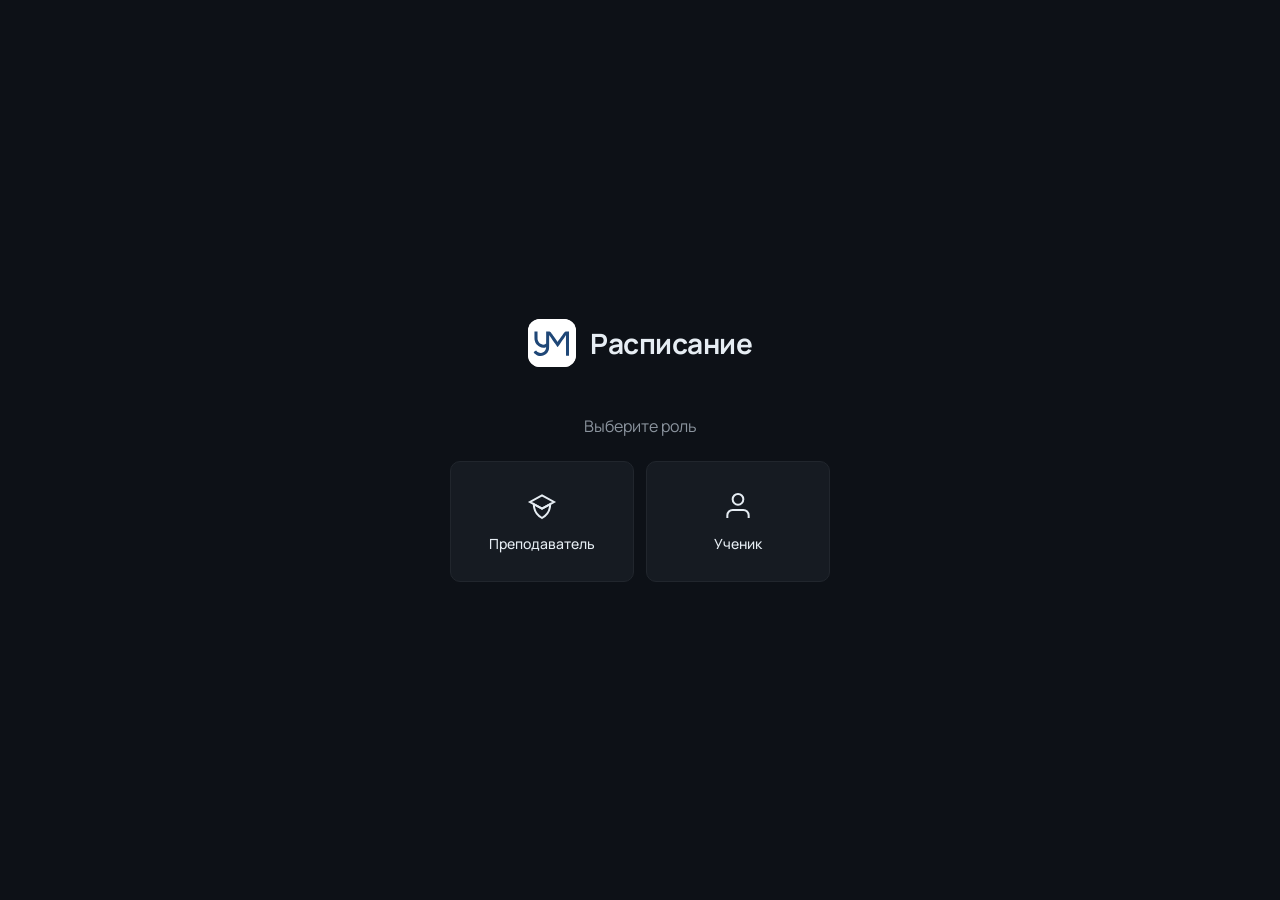
==== index.html @ 006b9430 "Несколько предметов" ====
<!DOCTYPE html>
<html lang="ru">
<head>
  <meta charset="UTF-8">
  <meta name="viewport" content="width=device-width, initial-scale=1.0, viewport-fit=cover">
  <meta name="description" content="Совместное управление расписанием занятий репетиторского центра">
  <title>Расписание</title>
  <link rel="manifest" href="manifest.json">
  <meta name="theme-color" content="#1e6fe8">
  <meta name="mobile-web-app-capable" content="yes">
  <meta name="apple-mobile-web-app-capable" content="yes">
  <meta name="apple-mobile-web-app-title" content="Расписание">
  <meta name="apple-mobile-web-app-status-bar-style" content="black-translucent">
  <meta name="format-detection" content="telephone=no">
  <link rel="icon" type="image/svg+xml" href="assets/icon.svg">
  <link rel="icon" type="image/png" sizes="192x192" href="assets/icon-192.png">
  <link rel="icon" type="image/png" sizes="512x512" href="assets/icon-512.png">
  <link rel="apple-touch-icon" href="assets/apple-touch-icon.png">
  <link rel="preconnect" href="https://fonts.googleapis.com">
  <link rel="preconnect" href="https://fonts.gstatic.com" crossorigin>
  <link href="https://fonts.googleapis.com/css2?family=Manrope:wght@400;500;600;700&display=swap" rel="stylesheet">
  <link rel="stylesheet" href="styles.css">
  <script>
    (function() {
      var t = localStorage.getItem('theme') || 'dark';
      document.documentElement.setAttribute('data-theme', t);
    })();
  </script>
</head>
<body>
  <div id="app">
    <div id="screen-loading" class="screen active">
      <div class="loading-container">
        <div class="loading-spinner"></div>
        <div class="loading-text">Подождите…</div>
      </div>
    </div>
    <div id="screen-auth" class="screen">
      <div class="auth-container">
        <div class="auth-logo">
          <img src="assets/icon.svg" width="48" height="48" alt="УМпульс" style="border-radius:12px;background:#fff">
          <h1>Расписание</h1>
        </div>

        <div id="auth-step-role" class="auth-step active">
          <p class="auth-subtitle">Выберите роль</p>
          <div class="role-cards">
            <button class="role-card" data-role="teacher">
              <svg width="32" height="32" viewBox="0 0 24 24" fill="none" stroke="currentColor" stroke-width="1.5">
                <path d="M12 14l9-5-9-5-9 5 9 5z"/>
                <path d="M12 14l6.16-3.422A12 12 0 0 1 12 21a12 12 0 0 1-6.16-10.422L12 14z"/>
              </svg>
              <span>Преподаватель</span>
            </button>
            <button class="role-card" data-role="student">
              <svg width="32" height="32" viewBox="0 0 24 24" fill="none" stroke="currentColor" stroke-width="1.5">
                <path d="M20 21v-2a4 4 0 0 0-4-4H8a4 4 0 0 0-4 4v2"/>
                <circle cx="12" cy="7" r="4"/>
              </svg>
              <span>Ученик</span>
            </button>
          </div>
        </div>

        <div id="auth-step-login" class="auth-step">
          <button class="auth-back" id="btn-back-to-role">← Назад</button>
          <p class="auth-subtitle">Вход</p>
          <div class="auth-form">
            <input type="tel" id="input-login" placeholder="Телефон" autocomplete="tel">
            <div class="password-field">
              <input type="password" id="input-password" placeholder="Пароль" autocomplete="current-password">
              <button type="button" class="btn-eye" data-target="input-password">
                <svg width="20" height="20" viewBox="0 0 24 24" fill="none" stroke="currentColor" stroke-width="1.5"><path d="M1 12s4-8 11-8 11 8 11 8-4 8-11 8-11-8-11-8z"/><circle cx="12" cy="12" r="3"/></svg>
              </button>
            </div>
            <button class="btn-primary" id="btn-login">Войти</button>
            <button class="btn-link" id="btn-show-register">Нет аккаунта? Зарегистрироваться</button>
          </div>
        </div>

        <div id="auth-step-register" class="auth-step">
          <button class="auth-back" id="btn-back-to-login">← Назад</button>
          <p class="auth-subtitle" id="register-subtitle">Регистрация</p>
          <div class="auth-form">
            <input type="text" id="input-name1" placeholder="" autocomplete="given-name">
            <input type="text" id="input-name2" placeholder="" autocomplete="family-name">
            <input type="tel" id="input-reg-login" placeholder="Телефон" autocomplete="tel">
            <div id="student-reg-fields" class="student-reg-fields" style="display:none">
              <select id="reg-grade">
                <option value="">Класс</option>
                <option value="5">5 класс</option>
                <option value="6">6 класс</option>
                <option value="7">7 класс</option>
                <option value="8">8 класс</option>
                <option value="9">9 класс</option>
                <option value="10">10 класс</option>
                <option value="11">11 класс</option>
              </select>
              <div class="reg-teachers-hint">Выберите преподавателей и их предметы</div>
              <div id="reg-teachers-list" class="reg-teachers-list">
                <div class="reg-teachers-loading">Загрузка преподавателей…</div>
              </div>
            </div>
            <div class="password-field">
              <input type="password" id="input-reg-password" placeholder="Пароль" autocomplete="new-password">
              <button type="button" class="btn-eye" data-target="input-reg-password">
                <svg width="20" height="20" viewBox="0 0 24 24" fill="none" stroke="currentColor" stroke-width="1.5"><path d="M1 12s4-8 11-8 11 8 11 8-4 8-11 8-11-8-11-8z"/><circle cx="12" cy="12" r="3"/></svg>
              </button>
            </div>
            <button class="btn-primary" id="btn-register">Зарегистрироваться</button>
          </div>
        </div>

        <div id="auth-step-pending" class="auth-step">
          <div class="pending-box">
            <svg width="48" height="48" viewBox="0 0 24 24" fill="none" stroke="var(--accent)" stroke-width="1.5">
              <circle cx="12" cy="12" r="10"/>
              <polyline points="12 6 12 12 16 14"/>
            </svg>
            <p>Заявка отправлена</p>
            <span class="pending-hint">Ожидайте подтверждения от администратора</span>
            <button class="btn-link" id="btn-logout-pending">Выйти</button>
          </div>
        </div>
      </div>
    </div>

    <div id="screen-schedule" class="screen">
      <header class="top-bar">
        <div class="top-bar-left">
          <h2 id="current-week-label"></h2>
          <button class="btn-schedule-type" id="btn-to-recurring" title="Постоянное расписание">
            <svg width="16" height="16" viewBox="0 0 24 24" fill="none" stroke="currentColor" stroke-width="2"><path d="M17 1l4 4-4 4"/><path d="M3 11V9a4 4 0 0 1 4-4h14"/><path d="M7 23l-4-4 4-4"/><path d="M21 13v2a4 4 0 0 1-4 4H3"/></svg>
            <span class="btn-label">Постоянное</span>
          </button>
          <button class="btn-schedule-type btn-online-type" id="btn-to-online" title="Онлайн занятия">
            <svg width="16" height="16" viewBox="0 0 24 24" fill="none" stroke="currentColor" stroke-width="2"><rect x="2" y="3" width="20" height="14" rx="2"/><path d="M8 21h8"/><path d="M12 17v4"/></svg>
            <span class="btn-label">Онлайн</span>
          </button>
        </div>
        <div class="top-bar-right">
          <label class="theme-toggle" title="Сменить тему">
            <input type="checkbox" id="theme-switch">
            <span class="theme-slider"></span>
          </label>
          <button class="btn-icon" id="btn-profile" title="Профиль">
            <svg width="24" height="24" viewBox="0 0 24 24" fill="none" stroke="currentColor" stroke-width="1.5">
              <path d="M20 21v-2a4 4 0 0 0-4-4H8a4 4 0 0 0-4 4v2"/>
              <circle cx="12" cy="7" r="4"/>
            </svg>
            <span class="badge" id="badge-pending" style="display:none"></span>
          </button>
        </div>
      </header>
      <div class="week-tabs" id="week-tabs">
        <button class="week-tab" data-offset="-2" data-short="-2 нед.">2 нед. назад</button>
        <button class="week-tab" data-offset="-1" data-short="Пред.">Предыдущая</button>
        <button class="week-tab active" data-offset="0" data-short="Текущая">Текущая</button>
        <button class="week-tab" data-offset="1" data-short="След.">Следующая</button>
        <button class="week-tab" data-offset="2" data-short="+2 нед.">2 нед. вперёд</button>
      </div>
      <div id="schedule-grid" class="schedule-grid"></div>
    </div>

    <div id="screen-recurring" class="screen">
      <header class="top-bar">
        <div class="top-bar-left">
          <h2>Постоянное расписание</h2>
          <button class="btn-schedule-type" id="btn-to-current" title="Текущее расписание">
            <svg width="16" height="16" viewBox="0 0 24 24" fill="none" stroke="currentColor" stroke-width="2"><rect x="3" y="4" width="18" height="18" rx="2" ry="2"/><line x1="16" y1="2" x2="16" y2="6"/><line x1="8" y1="2" x2="8" y2="6"/><line x1="3" y1="10" x2="21" y2="10"/></svg>
            <span class="btn-label">Текущее</span>
          </button>
          <button class="btn-copy-recurring" id="btn-copy-recurring">
            <svg width="14" height="14" viewBox="0 0 24 24" fill="none" stroke="currentColor" stroke-width="2"><rect x="9" y="9" width="13" height="13" rx="2"/><path d="M5 15H4a2 2 0 0 1-2-2V4a2 2 0 0 1 2-2h9a2 2 0 0 1 2 2v1"/></svg>
            <span class="btn-label">Дублировать</span>
          </button>
          <button class="btn-booking-mode" id="btn-booking-mode" title="Режим бронирования времени">
            <svg width="14" height="14" viewBox="0 0 24 24" fill="none" stroke="currentColor" stroke-width="2" stroke-linecap="round" stroke-linejoin="round"><rect x="3" y="11" width="18" height="11" rx="2" ry="2"/><path d="M7 11V7a5 5 0 0 1 10 0v4"/></svg>
            <span class="btn-label">Бронь</span>
          </button>
          <div class="recurring-warning"><svg width="15" height="15" viewBox="0 0 24 24" fill="none" stroke="currentColor" stroke-width="2.5" stroke-linecap="round" stroke-linejoin="round" style="flex-shrink:0;vertical-align:middle"><circle cx="12" cy="12" r="10"/><line x1="12" y1="8" x2="12" y2="8"/><line x1="12" y1="12" x2="12" y2="16"/></svg> Новые группы не попадут в «Текущую» и «Следующую» неделю — добавьте их вручную</div>
        </div>
        <div class="top-bar-right">
          <label class="theme-toggle" title="Сменить тему">
            <input type="checkbox" id="theme-switch-2" class="theme-switch-sync">
            <span class="theme-slider"></span>
          </label>
          <button class="btn-icon" id="btn-profile-2" title="Профиль">
            <svg width="24" height="24" viewBox="0 0 24 24" fill="none" stroke="currentColor" stroke-width="1.5">
              <path d="M20 21v-2a4 4 0 0 0-4-4H8a4 4 0 0 0-4 4v2"/>
              <circle cx="12" cy="7" r="4"/>
            </svg>
          </button>
        </div>
      </header>
      <div id="recurring-grid" class="schedule-grid"></div>
    </div>

    <div id="screen-online" class="screen">
      <header class="top-bar">
        <div class="top-bar-left">
          <h2>Онлайн</h2>
          <button class="btn-schedule-type" id="btn-online-to-current" title="Текущее расписание">
            <svg width="16" height="16" viewBox="0 0 24 24" fill="none" stroke="currentColor" stroke-width="2"><rect x="3" y="4" width="18" height="18" rx="2"/><path d="M16 2v4"/><path d="M8 2v4"/><path d="M3 10h18"/></svg>
            <span class="btn-label">Текущее</span>
          </button>
          <button class="btn-schedule-type btn-online-add" id="btn-add-online">+ <span class="btn-label">Добавить</span></button>
        </div>
        <div class="top-bar-right">
          <label class="theme-toggle" title="Сменить тему">
            <input type="checkbox" id="theme-switch-online" class="theme-switch-sync">
            <span class="theme-slider"></span>
          </label>
          <button class="btn-icon" id="btn-profile-online" title="Профиль">
            <svg width="24" height="24" viewBox="0 0 24 24" fill="none" stroke="currentColor" stroke-width="1.5">
              <path d="M20 21v-2a4 4 0 0 0-4-4H8a4 4 0 0 0-4 4v2"/>
              <circle cx="12" cy="7" r="4"/>
            </svg>
          </button>
        </div>
      </header>
      <div class="week-tabs" id="online-week-tabs">
        <button class="week-tab" data-offset="-2" data-short="-2 нед.">2 нед. назад</button>
        <button class="week-tab" data-offset="-1" data-short="Пред.">Предыдущая</button>
        <button class="week-tab active" data-offset="0" data-short="Текущая">Текущая</button>
        <button class="week-tab" data-offset="1" data-short="След.">Следующая</button>
        <button class="week-tab" data-offset="2" data-short="+2 нед.">2 нед. вперёд</button>
      </div>
      <div id="online-lessons-list" class="online-lessons-list"></div>
    </div>

    <div id="screen-student" class="screen">
      <header class="top-bar">
        <div class="top-bar-left">
          <h2>Расписание</h2>
          <button class="btn-schedule-type" id="btn-student-history" title="История занятий">
            <svg width="16" height="16" viewBox="0 0 24 24" fill="none" stroke="currentColor" stroke-width="2"><path d="M3 3v18h18"/><path d="M7 14l4-4 4 4 5-5"/></svg>
            История
          </button>
        </div>
        <div class="top-bar-right">
          <label class="theme-toggle" title="Сменить тему">
            <input type="checkbox" id="theme-switch-student" class="theme-switch-sync">
            <span class="theme-slider"></span>
          </label>
          <button class="btn-icon" id="btn-profile-student" title="Профиль">
            <svg width="24" height="24" viewBox="0 0 24 24" fill="none" stroke="currentColor" stroke-width="1.5">
              <path d="M20 21v-2a4 4 0 0 0-4-4H8a4 4 0 0 0-4 4v2"/>
              <circle cx="12" cy="7" r="4"/>
            </svg>
          </button>
        </div>
      </header>
      <div class="week-tabs" id="student-week-tabs">
        <button class="week-tab" data-offset="-2" data-short="-2 нед.">2 нед. назад</button>
        <button class="week-tab" data-offset="-1" data-short="Пред.">Предыдущая</button>
        <button class="week-tab active" data-offset="0" data-short="Текущая">Текущая</button>
        <button class="week-tab" data-offset="1" data-short="След.">Следующая</button>
        <button class="week-tab" data-offset="2" data-short="+2 нед.">2 нед. вперёд</button>
      </div>
      <div class="student-summary" id="student-summary"></div>
      <div class="student-lessons-list" id="student-lessons-list"></div>
    </div>

    <div id="screen-student-history" class="screen">
      <header class="top-bar">
        <div class="top-bar-left">
          <h2>История занятий</h2>
          <button class="btn-schedule-type" id="btn-student-back" title="Назад">
            <svg width="16" height="16" viewBox="0 0 24 24" fill="none" stroke="currentColor" stroke-width="2"><path d="M19 12H5"/><path d="M12 19l-7-7 7-7"/></svg>
            Назад
          </button>
        </div>
        <div class="top-bar-right">
          <label class="theme-toggle" title="Сменить тему">
            <input type="checkbox" id="theme-switch-student-history" class="theme-switch-sync">
            <span class="theme-slider"></span>
          </label>
          <button class="btn-icon" id="btn-profile-student-history" title="Профиль">
            <svg width="24" height="24" viewBox="0 0 24 24" fill="none" stroke="currentColor" stroke-width="1.5">
              <path d="M20 21v-2a4 4 0 0 0-4-4H8a4 4 0 0 0-4 4v2"/>
              <circle cx="12" cy="7" r="4"/>
            </svg>
          </button>
        </div>
      </header>
      <div class="month-slider">
        <button class="month-nav" id="btn-month-prev">‹</button>
        <span class="month-label" id="month-label">Май 2026</span>
        <button class="month-nav" id="btn-month-next">›</button>
      </div>
      <div class="student-history-table-wrap">
        <table class="student-history-table">
          <thead>
            <tr>
              <th>Дата</th>
              <th>День</th>
              <th>Время</th>
              <th>Длит.</th>
              <th>Предмет</th>
              <th>Преподаватель</th>
              <th>Кабинет</th>
              <th>Статус</th>
              <th>Сумма</th>
              <th>Оплата</th>
            </tr>
          </thead>
          <tbody id="student-history-tbody"></tbody>
        </table>
      </div>
    </div>

    <div id="online-create-overlay" class="modal-overlay">
      <div class="modal modal-sm">
        <div class="modal-header">
          <h3 id="online-modal-title">Добавить онлайн-занятие</h3>
          <button class="btn-modal-close" id="btn-close-online-modal">×</button>
        </div>
        <div class="modal-body">
          <div class="form-group">
            <label>День недели</label>
            <select id="online-day">
              <option value="0">Понедельник</option>
              <option value="1">Вторник</option>
              <option value="2">Среда</option>
              <option value="3">Четверг</option>
              <option value="4">Пятница</option>
              <option value="5">Суббота</option>
              <option value="6">Воскресенье</option>
            </select>
          </div>
          <div class="form-row">
            <div class="form-group">
              <label>Начало</label>
              <input type="time" id="online-start" value="14:00">
            </div>
            <div class="form-group">
              <label>Конец</label>
              <input type="time" id="online-end" value="16:00">
            </div>
          </div>
          <div class="form-group">
            <label>Ученик</label>
            <div id="online-student-list" class="lesson-students-list" style="max-height:200px;overflow-y:auto"></div>
          </div>
        </div>
        <div class="modal-footer">
          <div class="modal-footer-right">
            <button class="btn-secondary" id="btn-cancel-online">Закрыть</button>
            <button class="btn-primary" id="btn-save-online">Сохранить</button>
          </div>
        </div>
      </div>
    </div>

    <div id="pricing-overlay" class="modal-overlay">
      <div class="modal modal-md">
        <div class="modal-header">
          <h3 id="pricing-modal-title">Добавить тариф</h3>
          <button class="btn-modal-close" id="btn-close-pricing">×</button>
        </div>
        <div class="modal-body">
          <div class="form-group">
            <label>Длительность (мин)</label>
            <input type="number" id="pricing-duration" min="30" step="30" placeholder="90">
          </div>
          <div class="form-group">
            <label>Тип занятия</label>
            <select id="pricing-is-individual">
              <option value="false">Групповое</option>
              <option value="true">Индивидуальное</option>
              <option value="online">Онлайн</option>
            </select>
          </div>
          <div class="form-group">
            <label>Тип цены</label>
            <select id="pricing-price-type">
              <option value="new">Новая</option>
              <option value="old">Старая</option>
            </select>
          </div>
          <div class="form-group">
            <label>Формат</label>
            <select id="pricing-format">
              <option value="single">Разовое занятие</option>
              <option value="sub4">Абонемент на 4 занятия</option>
              <option value="sub8">Абонемент на 8 занятий</option>
            </select>
          </div>
          <div class="form-group">
            <label><span id="pricing-student-price-label">Цена занятия</span></label>
            <input type="number" id="pricing-student-price" placeholder="1500" min="0">
          </div>
          <div class="form-group">
            <label>Комиссия центра</label>
            <input type="number" id="pricing-commission" placeholder="500" min="0">
          </div>
          <div class="form-group">
            <label>Прибыль преподавателя</label>
            <input type="number" id="pricing-teacher-profit" placeholder="1000" min="0" disabled>
          </div>
        </div>
        <div class="modal-footer">
          <button class="btn-danger" id="btn-delete-pricing" style="display:none">Удалить</button>
          <div class="modal-footer-right">
            <button class="btn-secondary" id="btn-cancel-pricing">Отмена</button>
            <button class="btn-primary" id="btn-save-pricing">Сохранить</button>
          </div>
        </div>
      </div>
    </div>

    <div id="copy-overlay" class="modal-overlay">
      <div class="modal modal-sm">
        <div class="modal-header">
          <h3>Дублировать расписание</h3>
          <button class="btn-modal-close" id="btn-close-copy">×</button>
        </div>
        <div class="modal-body">
          <p style="font-size:13px;color:var(--text-secondary);margin-bottom:8px;">Шаблон будет дублирован на «Следующую» и «2 нед. вперёд»</p>
          <div id="copy-teacher-list" class="copy-teacher-list"></div>
        </div>
      </div>
    </div>

    <div id="screen-profile" class="screen">
      <header class="top-bar">
        <div class="top-bar-left">
          <button class="auth-back" id="btn-back-to-schedule">← Расписание</button>
        </div>
        <div class="top-bar-center">
          <h2>Личный кабинет</h2>
        </div>
        <div class="top-bar-right">
          <button class="btn-icon btn-logout-icon" id="btn-logout" title="Выйти">
            <svg width="24" height="24" viewBox="0 0 24 24" fill="none" stroke="currentColor" stroke-width="1.5">
              <path d="M9 21H5a2 2 0 0 1-2-2V5a2 2 0 0 1 2-2h4"/>
              <polyline points="16 17 21 12 16 7"/>
              <line x1="21" y1="12" x2="9" y2="12"/>
            </svg>
          </button>
        </div>
      </header>

      <div class="profile-content">
        <div class="profile-info">
          <div class="profile-avatar" id="profile-avatar"></div>
          <div class="profile-details">
            <h3 id="profile-name"></h3>
            <span class="profile-role" id="profile-role"></span>
          </div>
          <div class="profile-telegram" id="profile-telegram-wrap" style="display:none">
            <label>Telegram:</label>
            <input type="text" id="profile-telegram-input" placeholder="username (без @)">
            <button class="btn-sm btn-primary" id="btn-save-telegram">Сохранить</button>
          </div>
        </div>

        <div class="profile-tabs" id="profile-tabs" style="display:none">
          <button class="profile-tab active" data-tab="tab-students">Ученики</button>
          <button class="profile-tab" data-tab="tab-payroll">Статистика</button>
          <button class="profile-tab" data-tab="tab-admin">Админ-панель<span class="badge badge-tab" id="badge-pending-tab" style="display:none"></span></button>
        </div>

        <div id="tab-students" class="profile-tab-content active">
          <div class="students-section">
            <div class="students-header">
              <h3>База учеников</h3>
              <div class="students-controls">
                <div class="search-field">
                  <svg width="16" height="16" viewBox="0 0 24 24" fill="none" stroke="currentColor" stroke-width="2"><circle cx="11" cy="11" r="8"/><line x1="21" y1="21" x2="16.65" y2="16.65"/></svg>
                  <input type="text" id="student-search" placeholder="Поиск по имени или фамилии">
                </div>
                <button class="btn-primary btn-add-student" id="btn-add-student">+ Добавить</button>
              </div>
              <div class="students-filters">
                <select id="filter-subject" class="filter-select">
                  <option value="">Все предметы</option>
                </select>
                <select id="filter-grade" class="filter-select">
                  <option value="">Все классы</option>
                  <option value="5">5 класс</option>
                  <option value="6">6 класс</option>
                  <option value="7">7 класс</option>
                  <option value="8">8 класс</option>
                  <option value="9">9 класс</option>
                  <option value="10">10 класс</option>
                  <option value="11">11 класс</option>
                </select>
              </div>
            </div>
            <div id="students-list" class="students-list"></div>
          </div>
          <div class="truants-section">
            <h3>Отмены и прогульщики</h3>
            <div class="truants-stats" id="truants-stats"></div>
            <div id="truants-list" class="truants-list"></div>
          </div>
        </div>

        <div id="tab-payroll" class="profile-tab-content">
          <div class="payroll-section">
            <div class="payroll-header">
              <h3>Статистика</h3>
              <div class="payroll-week-slider">
                <button class="payroll-week-btn" data-offset="-2">2 нед. назад</button>
                <button class="payroll-week-btn" data-offset="-1">Прошлая</button>
                <button class="payroll-week-btn active" data-offset="0">Текущая</button>
              </div>
            </div>
            <div id="payroll-content"></div>
          </div>
        </div>

        <div id="tab-admin" class="profile-tab-content">
          <div class="admin-section">
            <h3>Заявки на регистрацию</h3>
            <div id="pending-list" class="pending-list"></div>
          </div>
          <div class="admin-section">
            <h3>Преподаватели</h3>
            <div id="teachers-list" class="teachers-list"></div>
          </div>
          <div class="admin-section">
            <h3>Предметы</h3>
            <div class="subjects-controls">
              <input type="text" id="new-subject-name" placeholder="Название предмета">
              <button class="btn-primary btn-add-subject" id="btn-add-subject">+ Добавить</button>
            </div>
            <div id="subjects-list" class="subjects-list"></div>
          </div>
          <div class="admin-section">
            <h3>Тарифы</h3>
            <button class="btn-primary btn-add-subject" id="btn-add-pricing">+ Добавить тариф</button>
            <div id="pricing-list" class="pricing-list"></div>
          </div>
        </div>
      </div>
    </div>

    <div id="modal-overlay" class="modal-overlay">
      <div class="modal" id="modal-student">
        <div class="modal-header">
          <h3 id="modal-student-title">Добавить ученика</h3>
          <button class="btn-modal-close" id="btn-modal-close">×</button>
        </div>
        <div class="modal-body">
          <div class="form-row">
            <div class="form-group"><label>Имя</label><input type="text" id="student-first-name" placeholder="Имя" maxlength="30"></div>
            <div class="form-group"><label>Фамилия</label><input type="text" id="student-last-name" placeholder="Фамилия" maxlength="30"></div>
          </div>
          <div class="form-row">
            <div class="form-group">
              <label>Предметы</label>
              <div id="student-subjects-editor" class="sd-subjects-editor"></div>
              <input type="hidden" id="student-subjects-hidden" data-guard-key="student-subjects">
            </div>
            <div class="form-group">
              <label>Класс</label>
              <select id="student-grade">
                <option value="5">5</option>
                <option value="6">6</option>
                <option value="7">7</option>
                <option value="8">8</option>
                <option value="9">9</option>
                <option value="10">10</option>
                <option value="11" selected>11</option>
              </select>
            </div>
          </div>
          <div class="form-row">
            <div class="form-group">
              <label>Тип занятия</label>
              <select id="student-is-individual">
                <option value="false">Групповое</option>
                <option value="true">Индивидуальное</option>
                <option value="online">Онлайн</option>
              </select>
            </div>
            <div class="form-group">
              <label>Тип цены</label>
              <select id="student-price-type">
                <option value="new">Новая</option>
                <option value="old">Старая</option>
              </select>
            </div>
          </div>
          <div class="form-row">
            <div class="form-group"><label>Источник</label><input type="text" id="student-source" placeholder="откуда пришёл (Avito, ВК, …)" maxlength="60"></div>
          </div>
          <div class="form-row">
            <div class="form-group"><label>ФИО родителя</label><input type="text" id="student-parent-name" placeholder="Иванова Мария Сергеевна" maxlength="60"></div>
            <div class="form-group"><label>Телефон родителя</label><input type="text" id="student-parent-phone" placeholder="+7 (999) 000-00-00"></div>
          </div>
          <div class="form-group"><label>Примечание</label><textarea id="student-notes" rows="2" placeholder="Опционально"></textarea></div>

          <!-- Optional: activate a subscription right away. Toggled off by
               default. When on, the picker below appears with tariffs
               filtered to the student's format (group/individual/online +
               price_type) and constrained to the subjects they have. -->
          <div class="create-sub-section">
            <label class="create-sub-toggle">
              <input type="checkbox" id="student-activate-sub-toggle">
              <span>Активировать абонемент сразу</span>
            </label>
            <div id="student-activate-sub-block" style="display:none">
              <div class="form-row">
                <div class="form-group">
                  <label>Предмет абонемента</label>
                  <select id="create-sub-subject"></select>
                </div>
                <div class="form-group">
                  <label>Дата начала</label>
                  <input type="date" id="create-sub-start">
                </div>
              </div>
              <div class="form-group">
                <label>Тариф</label>
                <div id="create-sub-options" class="create-sub-options">
                  <div class="create-sub-empty">Тарифов для выбранного типа занятия / цены пока нет.</div>
                </div>
              </div>
            </div>
          </div>
        </div>
        <div class="modal-footer">
          <button class="btn-danger" id="btn-delete-student" style="display:none">Удалить</button>
          <div class="modal-footer-right">
            <button class="btn-secondary" id="btn-cancel-student">Отмена</button>
            <button class="btn-primary" id="btn-save-student">Сохранить</button>
          </div>
        </div>
      </div>
    </div>

    <div id="confirm-overlay" class="modal-overlay">
      <div class="modal modal-sm">
        <div class="modal-body" style="text-align:center;padding:24px">
          <p id="confirm-text">Удалить ученика?</p>
        </div>
        <div class="modal-footer" style="justify-content:center">
          <button class="btn-secondary" id="btn-confirm-cancel">Отмена</button>
          <button class="btn-danger" id="btn-confirm-ok">Удалить</button>
        </div>
      </div>
    </div>

    <div id="payment-overlay" class="modal-overlay">
      <div class="modal modal-sm">
        <div class="modal-header">
          <h3>Оплата занятия</h3>
          <button class="btn-modal-close" id="btn-close-payment">×</button>
        </div>
        <div class="modal-body">
          <div class="payment-amount-display">
            <span class="payment-label">Сумма к оплате</span>
            <span class="payment-amount" id="payment-amount">0 ₽</span>
          </div>
          <label class="payment-method-label">Способ оплаты</label>
          <label class="lesson-student-row payment-method-row">
            <span class="lesson-student-name">Наличными</span>
            <input type="radio" name="payment-method" value="cash" class="lesson-checkbox">
          </label>
          <label class="lesson-student-row payment-method-row">
            <span class="lesson-student-name">Переводом</span>
            <input type="radio" name="payment-method" value="transfer" class="lesson-checkbox">
          </label>
        </div>
        <div class="modal-footer">
          <div class="modal-footer-right">
            <button class="btn-secondary" id="btn-payment-cancel">Закрыть</button>
            <button class="btn-primary" id="btn-payment-submit">Отправить</button>
          </div>
        </div>
      </div>
    </div>

    <div id="student-detail-overlay" class="modal-overlay">
      <div class="modal modal-wide">
        <div class="modal-header">
          <h3 id="student-detail-title">Карточка ученика</h3>
          <button class="btn-modal-close" id="btn-close-student-detail">×</button>
        </div>
        <div class="modal-body" id="student-detail-body">
        </div>
        <div class="modal-footer">
          <button class="btn-danger" id="btn-delete-student-detail">Удалить</button>
          <div class="modal-footer-right">
            <button class="btn-secondary" id="btn-cancel-student-detail">Закрыть</button>
            <button class="btn-primary" id="btn-save-student-detail">Сохранить</button>
          </div>
        </div>
      </div>
    </div>

    <div id="link-student-overlay" class="modal-overlay">
      <div class="modal modal-sm">
        <div class="modal-header">
          <h3>Привязать к аккаунту</h3>
          <button class="btn-modal-close" id="btn-close-link-student">×</button>
        </div>
        <div class="modal-body">
          <div class="link-student-hint">
            Выберите зарегистрированного ученика — все занятия, отмены и платежи тестовой карточки перейдут к нему. Тестовая карточка будет удалена.
          </div>
          <input type="text" id="link-student-search" class="link-student-search" placeholder="Поиск по имени или телефону…">
          <div id="link-student-list" class="link-student-list"></div>
        </div>
        <div class="modal-footer">
          <div class="modal-footer-right">
            <button class="btn-secondary" id="btn-cancel-link-student">Отмена</button>
          </div>
        </div>
      </div>
    </div>

    <div id="subscription-refund-overlay" class="modal-overlay">
      <div class="modal modal-sm" style="max-width:520px">
        <div class="modal-header">
          <h3>Закрыть абонемент с возвратом</h3>
          <button class="btn-modal-close" id="btn-close-sub-refund">×</button>
        </div>
        <div class="modal-body">
          <div id="sub-refund-summary" class="sub-refund-summary"></div>
          <div class="form-group">
            <label>Засчитано пройденных занятий</label>
            <input type="number" id="sub-refund-used" min="0" step="1">
            <div class="form-hint">По умолчанию подставлено количество фактически использованных слотов (проведённые + платные отмены). Можно скорректировать по договорённости с учеником.</div>
          </div>
          <div id="sub-refund-calc" class="sub-refund-calc"></div>
        </div>
        <div class="modal-footer">
          <div class="modal-footer-right">
            <button class="btn-secondary" id="btn-cancel-sub-refund">Отмена</button>
            <button class="btn-primary" id="btn-confirm-sub-refund">Закрыть и оформить возврат</button>
          </div>
        </div>
      </div>
    </div>

    <div id="subscription-activation-overlay" class="modal-overlay">
      <div class="modal modal-sm" style="max-width:480px">
        <div class="modal-header">
          <h3>Активация абонемента</h3>
          <button class="btn-modal-close" id="btn-close-sub-act">×</button>
        </div>
        <div class="modal-body">
          <div class="sub-act-student-row">
            <span class="sub-act-label">Ученик:</span>
            <span id="sub-act-student" class="sub-act-student-name"></span>
          </div>
          <div class="sub-act-info-grid">
            <div><span class="sub-act-label">Предмет:</span> <span id="sub-act-subject" class="sub-act-info-val">—</span></div>
            <div><span class="sub-act-label">Тип занятия:</span> <span id="sub-act-type" class="sub-act-info-val">—</span></div>
          </div>
          <div class="form-group">
            <label>Длительность и тип абонемента</label>
            <div id="sub-act-options" class="sub-act-options"></div>
          </div>
          <div class="form-row">
            <div class="form-group">
              <label>Дата начала</label>
              <input type="date" id="sub-act-start">
            </div>
            <div class="form-group" id="sub-act-duration-block">
              <label>Срок действия</label>
              <div class="sub-act-duration">
                <label><input type="radio" name="sub-act-duration" value="30" checked> 30 дней</label>
                <label><input type="radio" name="sub-act-duration" value="60"> 60 дней</label>
              </div>
            </div>
          </div>
          <div class="sub-act-hint">
            Активируйте только после получения оплаты. Все будущие занятия ученика
            в этот период автоматически списываются с абонемента.
          </div>
        </div>
        <div class="modal-footer">
          <div class="modal-footer-right">
            <button class="btn-secondary" id="btn-cancel-sub-act">Отмена</button>
            <button class="btn-primary" id="btn-sub-act-confirm">Активировать</button>
          </div>
        </div>
      </div>
    </div>

    <!-- "Which subject?" picker — shown on top of the lesson modal when
         adding a student who has more than one subject. z-index 200 (like
         confirm-overlay) so it stacks above lesson-overlay (z-index 100). -->
    <div id="subject-picker-overlay" class="modal-overlay">
      <div class="modal modal-sm" style="max-width:340px">
        <div class="modal-header">
          <h3 id="subject-picker-title">Какой предмет?</h3>
        </div>
        <div class="modal-body" style="padding:16px">
          <div id="subject-picker-options" class="subject-picker-options"></div>
        </div>
        <div class="modal-footer">
          <div class="modal-footer-right">
            <button class="btn-secondary" id="btn-subject-picker-cancel">Отмена</button>
          </div>
        </div>
      </div>
    </div>

    <div id="reason-overlay" class="modal-overlay">
      <div class="modal modal-sm" style="max-width:400px">
        <div class="modal-header">
          <h3 id="reason-modal-title">Причина отмены</h3>
          <button class="btn-modal-close" id="btn-close-reason">×</button>
        </div>
        <div class="modal-body">
          <div class="reason-actions-grid">
            <button type="button" id="btn-toggle-valid" class="reason-action reason-action-valid">
              <span class="reason-action-text">
                <span class="reason-action-title">Уважительная причина</span>
                <span class="reason-action-hint">Делает платную отмену бесплатной, ученик не попадает в прогульщики</span>
              </span>
            </button>
            <button type="button" id="btn-extend-sub" class="reason-action reason-action-extend">
              <span class="reason-action-text">
                <span class="reason-action-title">+7 дней абонемента</span>
                <span class="reason-action-hint">Продлевает активный абонемент ученика на 7 дней</span>
              </span>
            </button>
          </div>
          <div class="form-group">
            <label>Описание</label>
            <textarea id="reason-text" rows="4" placeholder="Что случилось? (необязательно, если есть скриншот)"></textarea>
          </div>
          <div class="form-group">
            <label>Скриншот переписки</label>
            <div id="reason-image-preview" class="reason-image-preview"></div>
            <div id="reason-edit-controls" class="reason-edit-controls">
              <label class="btn-secondary btn-sm reason-upload-label">
                Выбрать файл
                <input type="file" id="reason-image-input" accept="image/*" hidden>
              </label>
              <button type="button" class="btn-secondary btn-sm" id="btn-remove-reason-image">Убрать</button>
            </div>
          </div>
          <div class="reason-hint">Нужно указать текст, прикрепить скриншот, или и то и другое.</div>
        </div>
        <div class="modal-footer">
          <div class="modal-footer-right">
            <button class="btn-secondary" id="btn-cancel-reason">Отмена</button>
            <button class="btn-primary" id="btn-save-reason">Сохранить</button>
          </div>
        </div>
      </div>
    </div>

    <div id="lightbox-overlay" class="lightbox-overlay">
      <button class="lightbox-close" id="lightbox-close" aria-label="Закрыть">×</button>
      <img id="lightbox-img" class="lightbox-img" alt="">
    </div>

    <div id="teacher-subj-overlay" class="modal-overlay">
      <div class="modal modal-sm">
        <div class="modal-header">
          <h3 id="teacher-subj-title">Предметы преподавателя</h3>
          <button class="btn-modal-close" id="btn-close-teacher-subj">×</button>
        </div>
        <div class="modal-body">
          <div id="teacher-subj-modal" data-teacher-id="">
            <div id="teacher-subj-list" class="lesson-students-list" style="max-height:300px;overflow-y:auto"></div>
          </div>
        </div>
        <div class="modal-footer">
          <div class="modal-footer-right">
            <button class="btn-secondary" id="btn-cancel-teacher-subj">Закрыть</button>
          </div>
        </div>
      </div>
    </div>

    <div id="cancel-confirm-overlay" class="modal-overlay">
      <div class="modal modal-sm">
        <div class="modal-body" style="padding:20px 24px">
          <p id="cancel-confirm-text" style="margin-bottom:14px">Отменить ученика?</p>
          <label class="lesson-student-row" style="margin-top:8px;cursor:pointer">
            <span class="lesson-student-name">Платная отмена</span>
            <input type="checkbox" id="cancel-is-paid" class="lesson-checkbox">
          </label>
        </div>
        <div class="modal-footer" style="justify-content:center">
          <button class="btn-secondary" id="btn-cancel-confirm-close">Закрыть</button>
          <button class="btn-cancel-action" id="btn-cancel-confirm-ok">Отменить</button>
        </div>
      </div>
    </div>

    <div id="lesson-overlay" class="modal-overlay">
      <div class="modal" id="modal-lesson">
        <div class="modal-header">
          <h3 id="lesson-modal-title"></h3>
          <button class="btn-modal-close" id="btn-close-lesson">×</button>
        </div>
        <div class="modal-body">
          <div id="lesson-current-students" class="lesson-current-students"></div>
          <label class="lesson-label">Выберите учеников</label>
          <div class="search-field">
            <svg width="16" height="16" viewBox="0 0 24 24" fill="none" stroke="currentColor" stroke-width="2"><circle cx="11" cy="11" r="8"/><line x1="21" y1="21" x2="16.65" y2="16.65"/></svg>
            <input type="text" id="lesson-student-search" placeholder="Поиск учеников">
          </div>
          <div id="lesson-students-list" class="lesson-students-list"></div>
        </div>
        <div class="modal-footer lesson-modal-footer">
          <button class="btn-danger" id="btn-delete-lesson" style="display:none" title="Расформировать (без учёта в оплате)">
            <svg class="btn-icon-mobile" width="16" height="16" viewBox="0 0 24 24" fill="none" stroke="currentColor" stroke-width="2" stroke-linecap="round" stroke-linejoin="round" aria-hidden="true">
              <polyline points="3 6 5 6 21 6"/>
              <path d="M19 6l-2 14a2 2 0 0 1-2 2H9a2 2 0 0 1-2-2L5 6"/>
              <path d="M10 11v6M14 11v6"/>
              <path d="M9 6V4a2 2 0 0 1 2-2h2a2 2 0 0 1 2 2v2"/>
            </svg>
            <span class="btn-label-desktop">Расформировать</span>
          </button>
          <div class="modal-footer-right">
            <button class="btn-secondary" id="btn-close-lesson-modal">Закрыть</button>
            <button class="btn-primary" id="btn-save-lesson">Сохранить</button>
          </div>
        </div>
      </div>
    </div>

    <div id="student-drag-banner" class="student-drag-banner"></div>

    <div id="color-overlay" class="modal-overlay">
      <div class="modal modal-sm">
        <div class="modal-header">
          <h3>Цвет преподавателя</h3>
          <button class="btn-modal-close" id="btn-close-color">×</button>
        </div>
        <div class="modal-body">
          <div id="color-grid" class="color-grid"></div>
        </div>
      </div>
    </div>
  </div>

  <div id="toast" class="toast"></div>

  <!-- Локальная копия supabase-js v2.110.0. Раньше грузилась с cdn.jsdelivr.net,
       но CDN-скрипт нельзя надёжно закэшировать в SW (cross-origin, network-only),
       и при офлайн-старте db не создавался вообще, приложение зависало на splash. -->
  <script src="./assets/vendor/supabase.min.js"></script>
  <script src="modules/config.js"></script>
  <script src="modules/state.js"></script>
  <script src="modules/cache.js"></script>
  <script src="modules/modal-guard.js"></script>
  <script src="modules/auth.js"></script>
  <script src="modules/toast.js"></script>
  <script src="modules/schedule.js"></script>
  <script src="modules/students.js"></script>
  <script src="modules/recurring.js"></script>
  <script src="modules/cancellations.js"></script>
  <script src="modules/online.js"></script>
  <script src="modules/realtime.js"></script>
  <script src="modules/student.js"></script>
  <script src="modules/pricing.js"></script>
  <script src="modules/subscriptions.js"></script>
  <script src="modules/admin.js"></script>
  <script src="modules/push.js"></script>
  <script src="app.js"></script>
</body>
</html>
---- styles.css ----
:root {
  --accent: #1e6fe8;
  --accent-hover: #3a82f0;
  --accent-soft: rgba(30, 111, 232, 0.12);
  --danger: #dc3545;
  --danger-soft: rgba(220, 53, 69, 0.12);
  --success: #28a745;
  --success-soft: rgba(40, 167, 69, 0.12);
  --radius: 10px;
  --radius-sm: 6px;
  --font: 'Manrope', system-ui, sans-serif;
}

[data-theme="dark"] {
  --bg: #0d1117;
  --bg-surface: #161b22;
  --bg-elevated: #1c2330;
  --bg-hover: #242d3a;
  --text: #e6edf3;
  --text-secondary: #8b949e;
  --text-muted: #545d68;
  --border: #21262d;
  --border-light: #1a1f26;
  --shadow: 0 4px 24px rgba(0, 0, 0, 0.4);
  --card-bg-alpha: 18;
  --card-border-alpha: 35;
  --card-text-alpha: cc;
  color-scheme: dark;
}

[data-theme="light"] {
  --bg: #f5f7fa;
  --bg-surface: #ffffff;
  --bg-elevated: #f0f2f5;
  --bg-hover: #e8ecf0;
  --text: #1a1a2e;
  --text-secondary: #5a6370;
  --text-muted: #8a929a;
  --border: #d8dee4;
  --border-light: #e8ecf0;
  --shadow: 0 4px 24px rgba(0, 0, 0, 0.08);
  --card-bg-alpha: 15;
  --card-border-alpha: 30;
  --card-text-alpha: '';
  color-scheme: light;
}

* {
  margin: 0;
  padding: 0;
  box-sizing: border-box;
}

html, body {
  /* `100dvh` is the dynamic viewport height — it shrinks when the mobile
     browser's address bar is visible and grows when it auto-hides. Without
     this, `100%` resolves to `100vh` (which always equals the LARGE viewport)
     and content near the bottom of the grid sits BEHIND the address bar,
     making lessons near 18:00 untappable. Falls back to 100% on older browsers
     that don't support dvh (Safari < 15.4, Chrome < 108). */
  height: 100%;
  height: 100dvh;
  font-family: var(--font);
  background: var(--bg);
  color: var(--text);
  -webkit-font-smoothing: antialiased;
  overflow: hidden;
  user-select: none;
  -webkit-user-select: none;
}

/* iPhone safe-area: keep the top bar and side edges out of the notch / rounded
   corners. Scoped to `.is-ios` (set by JS at boot) so Android and other phones
   don't get unnecessary side margins. The viewport meta uses viewport-fit=cover
   so on iOS the page extends to the screen edges and the safe-area paddings
   below carve back the unsafe regions. */
.is-ios .top-bar {
  /* Generous top padding so the title clears the dynamic island / notch on
     every iPhone model. max() uses env() when available (notched: ~44–59px)
     and falls back to 20px on older non-notched iPhones / iPads. */
  padding-top: max(20px, env(safe-area-inset-top));
  padding-left: max(20px, env(safe-area-inset-left));
  padding-right: max(20px, env(safe-area-inset-right));
}
.is-ios .screen {
  /* 4px floor for the rounded-corner clip in portrait (env returns 0 then),
     plus the home-indicator gap at the bottom. */
  padding-left: max(4px, env(safe-area-inset-left));
  padding-right: max(4px, env(safe-area-inset-right));
  padding-bottom: env(safe-area-inset-bottom);
}
/* Time labels need a little extra left-padding so the leading «1» of «10:00»–
   «22:00» never sits flush against the rounded corner */
.is-ios .grid-time {
  padding-left: 4px;
  box-sizing: border-box;
}
/* "Blue plate" under the iPhone status bar — extend a solid accent-coloured
   strip up to the very top of the screen so the system status bar area gets
   tinted (matches the Android theme-color #1e6fe8 behaviour). Uses body::before
   with position:fixed so it isn't clipped by any ancestor's overflow:hidden.
   Only visible on iOS (the .is-ios class is set in app.js based on UA). */
.is-ios body::before {
  content: "";
  position: fixed;
  top: 0;
  left: 0;
  right: 0;
  height: env(safe-area-inset-top);
  background: var(--accent);
  z-index: 9999;
  pointer-events: none;
}

#app {
  height: 100%;
}

input, button {
  font-family: var(--font);
}

input, textarea, select {
  user-select: text;
  -webkit-user-select: text;
}

.screen {
  display: none;
  height: 100%;
  overflow: hidden;
}

.screen.active {
  display: flex;
  flex-direction: column;
}

/* ===== LOADING (initial app boot) ===== */
/* Visible before we know whether the user is authenticated, so the auth form never
   flashes on for already-logged-in users. */
#screen-loading.active {
  align-items: center;
  justify-content: center;
}
.loading-container {
  display: flex;
  flex-direction: column;
  align-items: center;
  gap: 18px;
}
.loading-spinner {
  width: 44px;
  height: 44px;
  border-radius: 50%;
  border: 4px solid var(--border);
  border-top-color: var(--accent);
  animation: spin 0.8s linear infinite;
}
.loading-text {
  font-size: 15px;
  color: var(--text-secondary, var(--text));
  font-weight: 500;
}
@keyframes spin {
  to { transform: rotate(360deg); }
}

/* ===== AUTH ===== */

.auth-container {
  display: flex;
  flex-direction: column;
  align-items: center;
  justify-content: center;
  flex: 1;
  min-height: 0;
  padding: 24px;
  overflow-y: auto;
  scrollbar-width: none;
  -ms-overflow-style: none;
}

.auth-container::-webkit-scrollbar {
  display: none;
}

.auth-logo {
  display: flex;
  align-items: center;
  gap: 14px;
  margin-bottom: 48px;
}

.auth-logo h1 {
  font-size: 28px;
  font-weight: 700;
  letter-spacing: -0.5px;
}

.auth-step {
  display: none;
  width: 100%;
  max-width: 380px;
  animation: fadeUp 0.25s ease;
}

.auth-step.active {
  display: block;
}

@keyframes fadeUp {
  from { opacity: 0; transform: translateY(12px); }
  to { opacity: 1; transform: translateY(0); }
}

.auth-subtitle {
  font-size: 16px;
  color: var(--text-secondary);
  margin-bottom: 24px;
  text-align: center;
}

.auth-back {
  background: none;
  border: none;
  color: var(--text-secondary);
  font-size: 14px;
  cursor: pointer;
  padding: 4px 0;
  transition: color 0.15s;
}

.auth-back:hover {
  color: var(--text);
}

.role-cards {
  display: flex;
  gap: 12px;
}

.role-card {
  flex: 1;
  display: flex;
  flex-direction: column;
  align-items: center;
  gap: 12px;
  padding: 28px 16px;
  background: var(--bg-surface);
  border: 1.5px solid var(--border);
  border-radius: var(--radius);
  color: var(--text);
  font-size: 14px;
  font-weight: 500;
  cursor: pointer;
  transition: all 0.2s;
}

.role-card:hover {
  border-color: var(--accent);
  background: var(--accent-soft);
}

.auth-form {
  display: flex;
  flex-direction: column;
  gap: 12px;
}

.auth-form input {
  padding: 14px 16px;
  background: var(--bg-surface);
  border: 1.5px solid var(--border);
  border-radius: var(--radius-sm);
  color: var(--text);
  font-size: 15px;
  outline: none;
  transition: border-color 0.2s;
}

.auth-form input:focus {
  border-color: var(--accent);
}

.auth-form input::placeholder {
  color: var(--text-muted);
}

.auth-form select {
  padding: 14px 16px;
  background: var(--bg-surface);
  border: 1.5px solid var(--border);
  border-radius: var(--radius-sm);
  color: var(--text);
  font-size: 15px;
  font-family: var(--font);
  outline: none;
  transition: border-color 0.2s;
  appearance: auto;
  width: 100%;
}

.auth-form select:focus {
  border-color: var(--accent);
}

.student-reg-fields {
  display: flex;
  flex-direction: column;
  gap: 10px;
}

.reg-teachers-hint {
  font-size: 13px;
  color: var(--text-secondary);
  margin-top: 4px;
}

.reg-teachers-list {
  display: flex;
  flex-direction: column;
  gap: 6px;
  max-height: 280px;
  overflow-y: auto;
  border: 1px solid var(--border);
  border-radius: var(--radius-sm);
  padding: 6px;
  background: var(--bg-elevated);
}

.reg-teachers-loading,
.reg-teachers-empty {
  text-align: center;
  padding: 16px;
  color: var(--text-muted);
  font-size: 13px;
}

.reg-teacher-item {
  background: var(--bg-surface);
  border: 1px solid var(--border-light);
  border-radius: var(--radius-sm);
  overflow: hidden;
  transition: border-color 0.15s;
}

.reg-teacher-item.expanded {
  border-color: var(--accent);
}

.reg-teacher-head {
  display: flex;
  align-items: center;
  gap: 10px;
  padding: 8px 10px;
  cursor: pointer;
  user-select: none;
}

.reg-teacher-head input[type=checkbox] {
  margin: 0;
  width: 16px;
  height: 16px;
  cursor: pointer;
  accent-color: var(--accent);
  flex-shrink: 0;
}

.reg-teacher-color {
  width: 10px;
  height: 10px;
  border-radius: 50%;
  flex-shrink: 0;
}

.reg-teacher-name {
  flex: 1;
  font-size: 14px;
  color: var(--text);
}

.reg-teacher-arrow {
  color: var(--text-muted);
  font-size: 18px;
  transform: rotate(0deg);
  transition: transform 0.15s;
}

.reg-teacher-item.expanded .reg-teacher-arrow {
  transform: rotate(90deg);
}

.reg-subjects-list {
  display: flex;
  flex-wrap: wrap;
  gap: 6px;
  padding: 0 10px 10px 36px;
}

.reg-subject-item {
  display: inline-flex;
  align-items: center;
  gap: 6px;
  padding: 4px 10px;
  background: var(--bg-elevated);
  border: 1px solid var(--border);
  border-radius: 999px;
  font-size: 13px;
  cursor: pointer;
  user-select: none;
  transition: background 0.15s, border-color 0.15s;
}

.reg-subject-item:hover {
  border-color: var(--accent);
}

.reg-subject-item input[type=checkbox] {
  margin: 0;
  width: 14px;
  height: 14px;
  cursor: pointer;
  accent-color: var(--accent);
}

.btn-primary {
  padding: 14px;
  background: var(--accent);
  border: none;
  border-radius: var(--radius-sm);
  color: white;
  font-size: 15px;
  font-weight: 600;
  cursor: pointer;
  transition: background 0.2s;
}

.btn-primary:hover {
  background: var(--accent-hover);
}

.btn-primary:disabled {
  opacity: 0.5;
  cursor: not-allowed;
}

.btn-link {
  background: none;
  border: none;
  color: var(--text-secondary);
  font-size: 14px;
  cursor: pointer;
  padding: 8px;
  text-align: center;
  transition: color 0.15s;
}

.btn-link:hover {
  color: var(--accent);
}

.password-field {
  position: relative;
}

.password-field input {
  width: 100%;
  padding-right: 48px;
}

.btn-eye {
  position: absolute;
  right: 8px;
  top: 50%;
  transform: translateY(-50%);
  background: none;
  border: none;
  color: var(--text-muted);
  cursor: pointer;
  padding: 6px;
  display: flex;
  align-items: center;
  transition: color 0.15s;
}

.btn-eye:hover {
  color: var(--text);
}

.btn-eye.active {
  color: var(--accent);
}

.pending-box {
  display: flex;
  flex-direction: column;
  align-items: center;
  gap: 16px;
  text-align: center;
}

.pending-box p {
  font-size: 20px;
  font-weight: 600;
}

.pending-hint {
  color: var(--text-secondary);
  font-size: 14px;
}

/* ===== TOP BAR ===== */

.top-bar {
  display: flex;
  align-items: center;
  justify-content: space-between;
  padding: 12px 20px;
  background: var(--bg-surface);
  border-bottom: 1px solid var(--border);
  flex-shrink: 0;
}

.top-bar-left {
  display: flex;
  align-items: center;
}

.top-bar-right {
  display: flex;
  align-items: center;
  gap: 10px;
}

.top-bar-left h2 {
  font-size: 16px;
  font-weight: 600;
  white-space: nowrap;
}

.top-bar-center {
  display: flex;
  align-items: center;
  gap: 8px;
}

.week-tabs {
  display: flex;
  gap: 4px;
  padding: 8px 12px;
  background: var(--bg-surface);
  border-bottom: 1px solid var(--border);
  flex-shrink: 0;
}

.week-tab {
  flex: 1;
  padding: 8px 4px;
  background: var(--bg-elevated);
  border: 1px solid var(--border);
  border-radius: var(--radius-sm);
  color: var(--text-muted);
  font-family: var(--font);
  font-size: 12px;
  font-weight: 500;
  cursor: pointer;
  transition: all 0.15s;
  text-align: center;
  white-space: nowrap;
}

.week-tab:hover {
  color: var(--text);
  border-color: var(--accent);
}

.week-tab.active {
  background: var(--accent);
  border-color: var(--accent);
  color: white;
  font-weight: 600;
}

.week-tab-drop {
  background: var(--accent) !important;
  color: white !important;
  border-color: var(--accent) !important;
}

.btn-icon {
  position: relative;
  width: 40px;
  height: 40px;
  display: flex;
  align-items: center;
  justify-content: center;
  background: none;
  border: 1px solid var(--border);
  border-radius: var(--radius-sm);
  color: var(--text-secondary);
  cursor: pointer;
  transition: all 0.15s;
}

.btn-icon:hover {
  color: var(--text);
  border-color: var(--accent);
}

/* ===== THEME TOGGLE ===== */

.theme-toggle {
  display: flex;
  align-items: center;
  cursor: pointer;
}

.theme-toggle input {
  display: none;
}

.theme-slider {
  width: 40px;
  height: 22px;
  background: var(--bg-elevated);
  border: 1px solid var(--border);
  border-radius: 11px;
  position: relative;
  transition: all 0.3s ease;
}

.theme-slider::after {
  content: '';
  position: absolute;
  top: 2px;
  left: 2px;
  width: 16px;
  height: 16px;
  background: var(--text);
  border-radius: 50%;
  transition: transform 0.3s ease;
}

.theme-toggle input:checked + .theme-slider::after {
  transform: translateX(18px);
}

/* ===== SCHEDULE GRID ===== */

.grid-header {
  position: sticky;
  top: 0;
  z-index: 10;
  background: var(--bg-surface);
  border-bottom: 1px solid var(--border);
  border-right: 2.5px solid var(--text-muted);
  display: flex;
  flex-direction: column;
  align-items: center;
  justify-content: center;
  font-size: 12px;
  font-weight: 600;
  color: var(--text-secondary);
}

.grid-header-today {
  color: var(--accent);
}

.grid-header .day-name {
  text-transform: uppercase;
  letter-spacing: 0.5px;
  font-size: 11px;
}

.grid-header .day-num {
  font-size: 14px;
  color: var(--text);
  font-weight: 700;
}

.grid-header-today .day-num {
  color: var(--accent);
}

.grid-room-label {
  position: sticky;
  top: 40px;
  z-index: 10;
  background: var(--bg-elevated);
  border-bottom: 1px solid var(--border);
  border-right: 1px solid var(--border);
  display: flex;
  align-items: center;
  justify-content: center;
  font-size: 10px;
  font-weight: 600;
  color: var(--text-muted);
  text-transform: uppercase;
  letter-spacing: 1px;
}

.grid-room-label-today {
  color: white;
  background: var(--accent);
}

.grid-room-label-day-end {
  border-right: 2.5px solid var(--text-muted);
}

.grid-corner {
  position: sticky;
  top: 0;
  left: 0;
  z-index: 12;
  background: var(--bg-surface);
  border-bottom: 1px solid var(--border);
  border-right: 1px solid var(--border);
}

.grid-time {
  position: sticky;
  left: 0;
  z-index: 5;
  background: var(--bg);
  border-right: 1px solid var(--border);
  display: flex;
  align-items: center;
  justify-content: center;
  font-size: 10px;
  color: var(--text);
  font-weight: 500;
}

.grid-time-active {
  /* Layered: accent-soft tint over opaque bg so lesson cards underneath don't bleed through */
  background:
    linear-gradient(var(--accent-soft), var(--accent-soft)),
    var(--bg);
  color: var(--accent);
  font-weight: 700;
}

.grid-cell {
  border-right: 1px solid var(--border);
  border-bottom: 1px solid var(--border);
  position: relative;
  cursor: crosshair;
}

.grid-cell-hour {
  border-bottom: 1px solid var(--border);
}

.grid-cell-day-end {
  border-right: 2.5px solid var(--text-muted);
}

.grid-cell-end {
  cursor: default;
  pointer-events: none;
}

.grid-cell-end-row {
  border-right: none;
  border-bottom: none;
}

.grid-cell-selected {
  background: var(--accent-soft);
}

.grid-cell-hover {
  background: var(--accent-soft);
}

.grid-cell-drop-ok {
  background: rgba(40, 167, 69, 0.2);
}

.grid-cell-conflict {
  background: rgba(220, 53, 69, 0.25);
}

.lesson-card-dragging {
  opacity: 0.3;
  pointer-events: none;
}

.lesson-card-drop-target {
  box-shadow: 0 0 0 2px var(--accent), var(--shadow) !important;
  transform: scale(1.05);
  z-index: 10 !important;
}

.grid-dragging .lesson-card {
  pointer-events: none;
}

.lc-drag-handle {
  position: absolute;
  top: 2px;
  right: 2px;
  font-size: 16px;
  line-height: 1;
  cursor: grab;
  opacity: 0;
  padding: 4px;
  color: inherit;
  transition: opacity 0.15s;
  user-select: none;
  z-index: 1;
}

@media (hover: hover) {
  .lesson-card:hover .lc-drag-handle {
    opacity: 0.5;
  }
}

.lc-drag-handle:hover {
  opacity: 1 !important;
}

.selection-duration-label {
  position: absolute;
  z-index: 15;
  transform: translateX(-50%);
  padding: 2px 8px;
  background: var(--accent);
  color: white;
  font-size: 11px;
  font-weight: 600;
  border-radius: 4px;
  pointer-events: none;
  white-space: nowrap;
}

/* Green outline shown while the user is long-press-dragging during a placing flow.
   Behaves as a regular grid item — gridColumn/gridRow expand it across slotLength cells.
   (Earlier `position: absolute` here collapsed the box to a dot.) */
.placing-preview {
  pointer-events: none;
  background: rgba(46, 168, 122, 0.22);
  border: 2px solid var(--success);
  border-radius: var(--radius-sm);
  z-index: 8;
  margin: 1px;
}
.placing-preview-conflict {
  background: rgba(220, 53, 69, 0.22);
  border-color: var(--danger);
}

/* removed week-nav-hover */

/* Current students in edit modal */
.lesson-current-students {
  margin-bottom: 12px;
}

.current-student-row {
  display: flex;
  align-items: center;
  gap: 8px;
  padding: 8px 10px;
  background: var(--bg-elevated);
  border: 1px solid var(--border);
  border-radius: var(--radius-sm);
  margin-top: 6px;
  font-size: 13px;
}

.cs-drag-handle {
  cursor: grab;
  opacity: 0.4;
  font-size: 12px;
  user-select: none;
  transition: opacity 0.15s;
}

.cs-drag-handle:hover {
  opacity: 1;
}

/* Transfer-student button — looks obviously tappable. A click/tap starts the same
   placing flow that truant students use: banner appears, user picks a destination on the
   grid, conflict check on release. */
.cs-transfer-btn {
  display: inline-flex;
  align-items: center;
  justify-content: center;
  width: 30px;
  height: 30px;
  padding: 0;
  border: 1px solid var(--accent);
  border-radius: 8px;
  background: var(--accent-soft);
  color: var(--accent);
  cursor: pointer;
  transition: background 0.15s, transform 0.08s;
  flex-shrink: 0;
}
.cs-transfer-btn:hover {
  background: var(--accent);
  color: #fff;
}
.cs-transfer-btn:active {
  transform: scale(0.94);
}

.cs-name {
  flex: 1;
  font-weight: 500;
  display: flex;
  align-items: center;
  gap: 5px;
}

.cs-remove {
  background: none;
  border: 1px solid #5c6066;
  color: var(--text-muted);
  cursor: pointer;
  width: 24px;
  height: 24px;
  border-radius: 4px;
  display: flex;
  align-items: center;
  justify-content: center;
  transition: all 0.15s;
  flex-shrink: 0;
  padding: 0;
}

.cs-remove:hover {
  color: var(--text);
  border-color: var(--text-muted);
  background: var(--bg-elevated);
}

.student-drag-banner {
  display: none;
  position: fixed;
  z-index: 200;
  padding: 6px 14px;
  background: var(--accent);
  color: white;
  font-family: var(--font);
  font-size: 13px;
  font-weight: 600;
  border-radius: 8px;
  pointer-events: none;
  box-shadow: 0 4px 16px rgba(0,0,0,0.4);
  white-space: nowrap;
}

#placing-banner {
  display: flex;
  align-items: center;
  justify-content: center;
  gap: 16px;
  padding: 10px 20px;
  background: var(--accent-soft);
  border-bottom: 1px solid var(--accent);
  color: var(--accent);
  font-size: 14px;
  font-weight: 600;
  flex-shrink: 0;
}

#placing-banner button {
  padding: 5px 14px;
  background: var(--bg-elevated);
  border: 1px solid var(--border);
  border-radius: var(--radius-sm);
  color: var(--text);
  font-size: 12px;
  font-weight: 500;
  cursor: pointer;
  transition: all 0.15s;
}

#placing-banner button:hover {
  border-color: var(--danger);
  color: var(--danger);
}

.cell-tooltip {
  position: fixed;
  z-index: 50;
  padding: 5px 10px;
  background: var(--bg-elevated);
  color: var(--text);
  border: 1px solid var(--border);
  font-family: var(--font);
  font-size: 12px;
  font-weight: 500;
  border-radius: 6px;
  white-space: nowrap;
  pointer-events: none;
  transform: translateY(-50%);
  box-shadow: 0 2px 12px rgba(0,0,0,0.4);
}

.cell-tooltip::before {
  content: none;
}

.lesson-tooltip {
  position: fixed;
  z-index: 50;
  background: var(--bg-elevated);
  border: 1px solid var(--border);
  border-radius: 6px;
  padding: 8px 12px;
  font-size: 12px;
  font-family: var(--font);
  color: var(--text);
  pointer-events: none;
  white-space: nowrap;
  box-shadow: 0 4px 16px rgba(0,0,0,0.4);
  line-height: 1.7;
  animation: tooltipFade 0.15s ease;
}

@keyframes tooltipFade {
  from { opacity: 0; transform: translateY(4px); }
  to { opacity: 1; transform: translateY(0); }
}

.tooltip-transferred {
  color: #f5c518;
  font-weight: 600;
}

[data-theme="light"] .tooltip-transferred {
  color: #8b5a00;
}

.recurring-warning {
  display: flex;
  align-items: center;
  gap: 6px;
  padding: 6px 12px;
  background: var(--accent);
  color: white;
  font-size: 14px;
  border-radius: var(--radius-sm);
  margin-left: 8px;
  white-space: nowrap;
  overflow: hidden;
  text-overflow: ellipsis;
  flex-shrink: 1;
  min-width: 0;
}

@media (max-width: 900px) {
  .recurring-warning {
    display: none;
  }
}

.schedule-grid {
  flex: 1;
  min-height: 0;
  overflow-x: auto;
  overflow-y: auto;
  display: grid;
  position: relative;
  border-right: 1px solid var(--border);
  padding-bottom: 2px;
  scrollbar-width: none;
  -ms-overflow-style: none;
}

.schedule-grid::-webkit-scrollbar {
  width: 0;
  height: 0;
}

/* ===== LESSON DISPLAY ===== */

.lesson-card {
  position: relative;
  border-radius: var(--radius-sm);
  font-size: 10px;
  font-weight: 600;
  cursor: pointer;
  overflow: hidden;
  z-index: 2;
  border: 1.5px solid;
  margin: 1px;
  display: flex;
  flex-direction: column;
  transition: border-color 0.15s;
}

/* Realtime edit-lock: someone else is currently editing this lesson */
.lesson-card.lesson-locked {
  outline: 2px solid var(--lock-color, #1e6fe8);
  outline-offset: -2px;
  animation: lockPulse 1.4s ease-in-out infinite;
}

.lesson-card.lesson-locked::after {
  content: '✎ ' attr(data-locked-by);
  position: absolute;
  bottom: 1px;
  right: 2px;
  font-size: 8px;
  font-weight: 700;
  background: var(--lock-color, #1e6fe8);
  color: white;
  padding: 1px 4px;
  border-radius: 3px;
  z-index: 10;
  max-width: 90%;
  overflow: hidden;
  text-overflow: ellipsis;
  white-space: nowrap;
  pointer-events: none;
}

@keyframes lockPulse {
  0%, 100% { outline-color: var(--lock-color, #1e6fe8); }
  50%      { outline-color: transparent; }
}

@media (hover: hover) {
  .lesson-card:hover {
    border-width: 2px;
    border-color: #f5c518 !important;
    margin: 0.5px;
    z-index: 3;
  }
}

.lesson-card.lesson-card-hover {
  border-width: 2px !important;
  border-color: #f5c518 !important;
  margin: 0.5px;
  z-index: 10 !important;
}

.lesson-card-dragging {
  opacity: 0.3;
  pointer-events: none;
}

.lesson-card-drop-target {
  box-shadow: 0 0 0 2px var(--accent), var(--shadow) !important;
  z-index: 10 !important;
}

.grid-dragging .lesson-card {
  pointer-events: none;
}

.lc-header {
  position: absolute;
  top: 1px;
  left: 4px;
  font-weight: 700;
  font-size: 11px;
  line-height: 1.2;
  z-index: 1;
  pointer-events: none;
}

.lc-slots {
  flex: 1;
  display: flex;
  flex-direction: column;
}

.lc-slot {
  flex: 1;
  display: flex;
  align-items: center;
  justify-content: center;
  min-height: 0;
}

.lc-slot-count {
  font-size: 12px;
  font-weight: 700;
}

/* Recurring grid card styles */
.lesson-card .lc-teacher {
  font-weight: 700;
  font-size: 11px;
  line-height: 1.2;
  padding: 2px 4px;
}

.lesson-card .lc-count {
  font-size: 9px;
  opacity: 0.8;
  display: flex;
  align-items: center;
  gap: 2px;
  padding: 0 4px;
}

.lesson-card .lc-count svg {
  opacity: 0.7;
}

/* ===== LESSON MODAL ===== */

.lesson-label {
  font-size: 13px;
  color: var(--text-secondary);
  font-weight: 500;
}

.lesson-students-list {
  max-height: 240px;
  overflow-y: auto;
  border: 1px solid var(--border);
  border-radius: var(--radius-sm);
  margin-top: 8px;
}

.lesson-students-list::-webkit-scrollbar {
  width: 6px;
}

.lesson-students-list::-webkit-scrollbar-track {
  background: var(--bg-elevated);
  border-radius: 3px;
}

.lesson-students-list::-webkit-scrollbar-thumb {
  background: var(--border);
  border-radius: 3px;
}

.lesson-students-list::-webkit-scrollbar-thumb:hover {
  background: var(--text-muted);
}

.lesson-no-students {
  font-size: 13px;
  color: var(--text-muted);
  padding: 16px;
  text-align: center;
}

.lesson-student-row {
  display: flex;
  align-items: center;
  justify-content: space-between;
  padding: 8px 12px;
  font-size: 13px;
  cursor: pointer;
  border-bottom: 1px solid var(--border);
  transition: background 0.1s;
}

.lesson-student-row:last-child {
  border-bottom: none;
}

.lesson-student-row:hover {
  background: var(--accent-soft);
  border-radius: 8px;
}

.lesson-student-row.checked {
  background: var(--accent-soft);
  border-radius: 8px;
}

.lesson-student-name {
  font-weight: 500;
}

.lesson-student-subject {
  color: var(--text-muted);
  font-weight: 400;
}

.lesson-checkbox {
  appearance: none;
  -webkit-appearance: none;
  width: 18px;
  height: 18px;
  border: 2px solid var(--border);
  border-radius: 4px;
  background: var(--bg-elevated);
  cursor: pointer;
  flex-shrink: 0;
  position: relative;
  transition: all 0.15s;
}

.lesson-checkbox:checked {
  background: var(--accent);
  border-color: var(--accent);
}

.lesson-checkbox:checked::after {
  content: '✓';
  position: absolute;
  top: 50%;
  left: 50%;
  transform: translate(-50%, -50%);
  font-size: 12px;
  color: white;
  font-weight: 700;
}

/* Override .form-group input { width: 100% } that would stretch these custom-styled boxes */
.form-group .lesson-checkbox {
  width: 18px;
}

.lesson-check-mark {
  color: var(--accent);
  font-weight: 700;
}

/* ===== TOAST ===== */

.toast {
  position: fixed;
  bottom: 24px;
  left: 50%;
  transform: translateX(-50%) translateY(80px);
  padding: 12px 24px;
  background: var(--bg-elevated);
  border: 1px solid var(--border);
  border-radius: var(--radius);
  font-size: 14px;
  font-weight: 500;
  box-shadow: var(--shadow);
  z-index: 1000;
  opacity: 0;
  transition: all 0.3s ease;
  pointer-events: none;
}

.toast.visible {
  opacity: 1;
  transform: translateX(-50%) translateY(0);
}

.toast.toast-error {
  border-color: var(--danger);
  color: var(--danger);
}

.toast.toast-success {
  border-color: var(--success);
  color: var(--success);
}

/* ===== BADGE ===== */

.badge {
  position: absolute;
  top: -4px;
  right: -4px;
  min-width: 18px;
  height: 18px;
  display: flex;
  align-items: center;
  justify-content: center;
  background: var(--danger);
  color: white;
  font-size: 10px;
  font-weight: 700;
  border-radius: 9px;
  padding: 0 4px;
}

/* ===== PROFILE TABS ===== */

.profile-tabs {
  display: flex;
  gap: 4px;
  margin-bottom: 24px;
  background: var(--bg-elevated);
  border-radius: var(--radius-sm);
  padding: 3px;
}

.profile-tab {
  flex: 1;
  padding: 8px 16px;
  background: none;
  border: 1px solid transparent;
  border-radius: var(--radius-sm);
  color: var(--text-muted);
  font-family: var(--font);
  font-size: 13px;
  font-weight: 600;
  cursor: pointer;
  transition: all 0.15s;
  position: relative;
}

.badge-tab {
  position: relative;
  top: auto;
  right: auto;
  display: inline-flex;
  align-items: center;
  justify-content: center;
  line-height: 1;
  vertical-align: middle;
  margin-left: 6px;
  padding-left: 2px;
}

.profile-tab:hover {
  color: var(--text);
  border-color: var(--accent);
}

.profile-tab.active {
  background: var(--accent);
  color: white;
}

.profile-tab-content {
  display: none;
}

.profile-tab-content.active {
  display: block;
}

/* ===== ADMIN PANEL ===== */

.admin-section {
  margin-bottom: 28px;
}

.admin-section h3 {
  font-size: 16px;
  font-weight: 700;
  margin-bottom: 12px;
}

.admin-empty {
  text-align: center;
  color: var(--text-muted);
  padding: 24px 0;
  font-size: 14px;
}

.pending-card {
  display: flex;
  align-items: center;
  justify-content: space-between;
  padding: 12px 16px;
  background: var(--bg-surface);
  border: 1px solid var(--border);
  border-radius: var(--radius-sm);
  margin-bottom: 6px;
}

.pending-info {
  display: flex;
  flex-direction: column;
  gap: 2px;
}

.pending-name {
  font-size: 14px;
  font-weight: 600;
}

.pending-role {
  font-size: 12px;
  color: var(--text-secondary);
}

.pending-actions {
  display: flex;
  gap: 6px;
}

.btn-approve {
  width: 32px;
  height: 32px;
  display: flex;
  align-items: center;
  justify-content: center;
  background: rgba(40, 167, 69, 0.15);
  border: 1px solid transparent;
  border-radius: var(--radius-sm);
  color: var(--success);
  font-size: 16px;
  font-weight: 700;
  cursor: pointer;
  transition: all 0.15s;
}

.btn-approve:hover {
  background: var(--success);
  color: white;
}

.btn-reject {
  width: 32px;
  height: 32px;
  display: flex;
  align-items: center;
  justify-content: center;
  background: var(--danger-soft);
  border: 1px solid transparent;
  border-radius: var(--radius-sm);
  color: var(--danger);
  font-size: 16px;
  font-weight: 700;
  cursor: pointer;
  transition: all 0.15s;
}

.btn-reject:hover {
  background: var(--danger);
  color: white;
}

.teacher-card {
  display: flex;
  align-items: center;
  gap: 12px;
  padding: 12px 16px;
  background: var(--bg-surface);
  border: 1px solid var(--border);
  border-radius: var(--radius-sm);
  margin-bottom: 6px;
}

.teacher-color {
  width: 36px;
  height: 36px;
  border-radius: 8px;
  cursor: pointer;
  flex-shrink: 0;
  transition: transform 0.15s;
  border: 2px solid rgba(128,128,128,0.2);
  position: relative;
  display: flex;
  align-items: center;
  justify-content: center;
}

.teacher-color:hover {
  transform: scale(1.1);
  border-color: rgba(128,128,128,0.4);
}

.teacher-color-edit {
  opacity: 0;
  color: white;
  font-size: 14px;
  text-shadow: 0 1px 3px rgba(0,0,0,0.5);
  transition: opacity 0.15s;
}

.teacher-color:hover .teacher-color-edit {
  opacity: 1;
}

.teacher-info {
  flex: 1;
  display: flex;
  flex-direction: column;
  gap: 2px;
}

.teacher-name {
  font-size: 14px;
  font-weight: 600;
}

.teacher-role {
  font-size: 12px;
  color: var(--text-secondary);
}

.btn-delete-teacher {
  background: none;
  border: none;
  color: var(--text-muted);
  font-size: 20px;
  cursor: pointer;
  padding: 4px 8px;
  line-height: 1;
  transition: color 0.15s;
}

.btn-delete-teacher:hover {
  color: var(--danger);
}

.btn-role-up, .btn-role-down {
  background: none;
  border: 1px solid var(--border);
  border-radius: var(--radius-sm);
  cursor: pointer;
  padding: 6px;
  line-height: 0;
  transition: all 0.15s;
  display: flex;
  align-items: center;
  justify-content: center;
}

.btn-role-up {
  color: var(--success, #2ea043);
}

.btn-role-up:hover {
  background: rgba(46, 160, 67, 0.12);
  border-color: var(--success, #2ea043);
}

.btn-role-down {
  color: var(--danger);
}

.btn-role-down:hover {
  background: rgba(248, 81, 73, 0.12);
  border-color: var(--danger);
}

.teacher-group-size {
  display: flex;
  align-items: center;
  gap: 4px;
  margin-left: auto;
  flex-shrink: 0;
}

.teacher-group-size label {
  font-size: 11px;
  color: var(--text-muted);
  white-space: nowrap;
}

.input-group-size {
  width: 44px;
  padding: 4px 6px;
  background: var(--bg-elevated);
  border: 1px solid var(--border);
  border-radius: var(--radius-sm);
  color: var(--text);
  font-size: 13px;
  font-family: var(--font);
  text-align: center;
}

.input-group-size:focus {
  border-color: var(--accent);
  outline: none;
}

/* ===== SUBJECTS MANAGEMENT ===== */

.subjects-controls {
  display: flex;
  gap: 8px;
  margin-bottom: 12px;
}

.subjects-controls input {
  flex: 1;
  padding: 8px 12px;
  background: var(--bg-elevated);
  border: 1px solid var(--border);
  border-radius: var(--radius-sm);
  color: var(--text);
  font-family: var(--font);
  font-size: 14px;
  outline: none;
}

.subjects-controls input:focus {
  border-color: var(--accent);
}

.subjects-controls input::placeholder {
  color: var(--text-muted);
}

.btn-add-subject {
  padding: 8px 16px;
  font-size: 13px;
  white-space: nowrap;
}

.subjects-list {
  display: flex;
  flex-direction: column;
  gap: 4px;
}

.subject-card {
  display: flex;
  align-items: center;
  justify-content: space-between;
  padding: 10px 14px;
  background: var(--bg-surface);
  border: 1px solid var(--border);
  border-radius: var(--radius-sm);
}

.subject-name {
  font-size: 14px;
  font-weight: 500;
}

.btn-delete-subject {
  background: none;
  border: none;
  color: var(--text-muted);
  font-size: 18px;
  cursor: pointer;
  padding: 0 4px;
  line-height: 1;
  transition: color 0.15s;
}

.btn-delete-subject:hover {
  color: var(--danger);
}

/* ===== COLOR PICKER ===== */

.color-grid {
  display: grid;
  grid-template-columns: repeat(4, 1fr);
  gap: 8px;
}

.color-swatch {
  width: 100%;
  aspect-ratio: 1;
  border-radius: 8px;
  cursor: pointer;
  border: 3px solid transparent;
  transition: all 0.15s;
}

.color-swatch:hover {
  transform: scale(1.1);
}

.color-swatch.active {
  border-color: white;
  box-shadow: 0 0 0 2px var(--accent);
}

/* ===== SCHEDULE TYPE TOGGLE ===== */

.btn-schedule-type {
  display: flex;
  align-items: center;
  gap: 6px;
  padding: 6px 12px;
  background: var(--bg-elevated);
  border: 1px solid var(--border);
  border-radius: var(--radius-sm);
  color: var(--text-secondary);
  font-family: var(--font);
  font-size: 12px;
  font-weight: 500;
  cursor: pointer;
  transition: all 0.15s;
  margin-left: 12px;
}

.btn-schedule-type:hover {
  color: var(--accent);
  border-color: var(--accent);
}

.btn-copy-recurring {
  display: flex;
  align-items: center;
  gap: 6px;
  padding: 6px 14px;
  background: var(--accent);
  border: none;
  border-radius: var(--radius-sm);
  color: white;
  font-family: var(--font);
  font-size: 12px;
  font-weight: 600;
  cursor: pointer;
  transition: all 0.15s;
  margin-left: 8px;
}

.btn-copy-recurring:hover {
  background: var(--accent-hover);
}

/* ===== BOOKING MODE ===== */
.btn-booking-mode {
  display: flex;
  align-items: center;
  gap: 6px;
  padding: 6px 14px;
  background: var(--bg-elevated);
  border: 1px solid var(--border);
  border-radius: var(--radius-sm);
  color: var(--text);
  font-family: var(--font);
  font-size: 12px;
  font-weight: 600;
  cursor: pointer;
  transition: all 0.15s;
  margin-left: 8px;
}
.btn-booking-mode:hover { background: var(--bg-hover); }
.btn-booking-mode.active {
  background: var(--accent);
  border-color: var(--accent);
  color: #fff;
}

/* Booking block — looks like a lesson card but with dashed border and no count */
.booking-block {
  position: relative;
  border-radius: var(--radius-sm);
  border: 1.5px dashed;
  margin: 1px;
  z-index: 1;
  display: flex;
  align-items: center;
  justify-content: center;
  font-size: 10px;
  font-weight: 600;
  cursor: default;
  pointer-events: auto;
  overflow: hidden;
}
.booking-block .booking-label {
  font-size: 10px;
  font-weight: 700;
  letter-spacing: 0.5px;
  opacity: 0.85;
  text-transform: uppercase;
  padding: 0 4px;
  text-align: center;
}
.booking-mode-on .booking-block { cursor: pointer; }
.booking-mode-on .booking-block:hover {
  filter: brightness(1.15);
}

/* In booking mode, dim normal lesson cards so the user clearly sees they're not interactive */
.booking-mode-on .lesson-card {
  opacity: 0.55;
  pointer-events: none;
}
@media (max-width: 600px) {
  .btn-booking-mode .btn-label { display: none; }
  .btn-booking-mode { padding: 11px 11px; }
}

.copy-teacher-list {
  display: flex;
  flex-direction: column;
  gap: 6px;
}

.copy-teacher-btn {
  display: flex;
  align-items: center;
  gap: 10px;
  width: 100%;
  padding: 10px 14px;
  background: var(--bg-elevated);
  border: 1px solid var(--border);
  border-radius: var(--radius-sm);
  color: var(--text);
  font-family: var(--font);
  font-size: 14px;
  font-weight: 500;
  cursor: pointer;
  transition: all 0.15s;
  text-align: left;
}

.copy-teacher-btn:hover {
  border-color: var(--accent);
  background: var(--accent-soft);
}

.copy-teacher-dot {
  width: 10px;
  height: 10px;
  border-radius: 50%;
  flex-shrink: 0;
}

/* ===== TRUANTS ===== */

.truants-section {
  margin-top: 32px;
  padding-top: 24px;
  border-top: 1px solid var(--border);
}

.truants-section h3 {
  font-size: 16px;
  font-weight: 700;
  margin-bottom: 16px;
}

.truants-stats {
  display: flex;
  gap: 16px;
  margin-bottom: 16px;
}

.truant-stat {
  flex: 1;
  display: flex;
  flex-direction: column;
  align-items: center;
  gap: 4px;
  padding: 16px;
  background: var(--bg-surface);
  border: 1px solid var(--border);
  border-radius: var(--radius-sm);
}

.truant-stat-num {
  font-size: 28px;
  font-weight: 700;
  color: var(--accent);
}

.truant-stat-label {
  font-size: 12px;
  color: var(--text-secondary);
  text-align: center;
}

.truants-list {
  display: flex;
  flex-direction: column;
  gap: 6px;
}

.truant-card {
  display: flex;
  align-items: center;
  justify-content: space-between;
  padding: 10px 14px;
  background: var(--bg-surface);
  border: 1px solid var(--border);
  border-radius: var(--radius-sm);
}

.truant-actions {
  display: flex;
  gap: 6px;
  flex-shrink: 0;
}

.truant-paid-badge {
  display: inline-flex;
  align-items: center;
  justify-content: center;
  width: 18px;
  height: 18px;
  border-radius: 50%;
  background: var(--success, #2ea043);
  color: white;
  font-size: 11px;
  font-weight: 700;
  margin-left: 4px;
  flex-shrink: 0;
}

.btn-remove-truant {
  padding: 6px 10px;
  background: var(--bg-elevated);
  border: 1px solid var(--text-muted);
  border-radius: var(--radius-sm);
  color: var(--text-secondary);
  font-size: 11px;
  font-weight: 500;
  cursor: pointer;
  transition: all 0.15s;
  font-family: var(--font);
}

.btn-remove-truant:hover {
  border-color: var(--danger);
  color: var(--danger);
}

.btn-remove-truant-single {
  padding: 4px 8px;
  background: var(--bg-elevated);
  border: 1px solid var(--text-muted);
  border-radius: var(--radius-sm);
  color: var(--text-secondary);
  font-size: 11px;
  font-weight: 500;
  cursor: pointer;
  transition: all 0.15s;
  font-family: var(--font);
}

.btn-remove-truant-single:hover {
  border-color: var(--danger);
  color: var(--danger);
}

.truant-date-badge {
  padding: 2px 8px;
  background: rgba(220, 53, 69, 0.12);
  color: var(--danger);
  border-radius: 4px;
  font-size: 11px;
  font-weight: 600;
}

.truant-count-badge {
  padding: 2px 8px;
  background: rgba(220, 53, 69, 0.12);
  color: var(--danger);
  border-radius: 4px;
  font-size: 11px;
  font-weight: 600;
}

.truant-card-expandable {
  flex-direction: column;
  padding: 0;
  align-items: stretch;
}

.truant-header {
  display: flex;
  align-items: center;
  justify-content: space-between;
  padding: 10px 14px;
  cursor: pointer;
  gap: 8px;
}

.truant-expand-icon {
  color: var(--text-muted);
  font-size: 14px;
  transition: transform 0.2s;
  flex-shrink: 0;
}

.truant-details {
  max-height: 0;
  overflow: hidden;
  transition: max-height 0.3s ease, padding 0.2s ease;
  padding: 0 14px;
}

.truant-details.open {
  max-height: 600px;
  padding: 6px 14px;
  border-top: 1px solid var(--border);
}

.truant-detail-row {
  display: flex;
  align-items: center;
  justify-content: space-between;
  padding: 8px 0;
  gap: 8px;
  flex-wrap: wrap;
}

.truant-detail-row + .truant-detail-row {
  border-top: 1px solid var(--border);
}

@media (max-width: 520px) {
  .truant-info {
    width: 100%;
  }
  .truant-card {
    flex-wrap: wrap;
  }
}

.truant-group-title {
  font-size: 13px;
  font-weight: 600;
  color: var(--text-secondary);
  padding: 10px 0 4px;
}

.truant-info {
  display: flex;
  align-items: center;
  flex-wrap: wrap;
  gap: 8px;
  flex: 1;
  min-width: 0;
}

.truant-name {
  font-size: 14px;
  font-weight: 600;
}

.truant-count {
  font-size: 12px;
  color: var(--danger);
}

.btn-place-truant {
  padding: 6px 14px;
  background: var(--accent-soft);
  border: 1px solid transparent;
  border-radius: var(--radius-sm);
  color: var(--accent);
  font-family: var(--font);
  font-size: 12px;
  font-weight: 600;
  cursor: pointer;
  transition: all 0.15s;
}

.btn-place-truant:hover {
  background: var(--accent);
  color: white;
}

/* ===== PAYROLL ===== */

.payroll-filter {
  display: flex;
  flex-wrap: wrap;
  gap: 8px;
  padding: 10px 14px;
  background: var(--bg-surface);
  border: 1px solid var(--border);
  border-radius: var(--radius);
  margin-bottom: 8px;
}

.payroll-filter-pill {
  display: inline-flex;
  align-items: center;
  gap: 6px;
  padding: 5px 12px;
  background: transparent;
  border: 1px solid var(--border);
  border-radius: 14px;
  color: var(--text-muted);
  font-size: 13px;
  font-weight: 500;
  font-family: var(--font);
  cursor: pointer;
  transition: all 0.15s;
}

.payroll-filter-pill:hover {
  border-color: var(--text-muted);
}

.payroll-filter-pill.active {
  color: var(--text);
  border-color: var(--accent);
}

.payroll-section {
  display: flex;
  flex-direction: column;
  gap: 16px;
}

.payroll-header {
  display: flex;
  justify-content: space-between;
  align-items: center;
  gap: 16px;
  flex-wrap: wrap;
}

.payroll-header h3 {
  font-size: 16px;
  font-weight: 700;
}

.payroll-week-slider {
  display: flex;
  gap: 4px;
  background: var(--bg-elevated);
  border-radius: var(--radius-sm);
  padding: 3px;
}

.payroll-week-btn {
  padding: 6px 12px;
  background: none;
  border: none;
  border-radius: var(--radius-sm);
  color: var(--text-muted);
  font-family: var(--font);
  font-size: 12px;
  font-weight: 600;
  cursor: pointer;
  transition: all 0.15s;
}

.payroll-week-btn:hover {
  color: var(--text);
}

.payroll-week-btn.active {
  background: var(--accent);
  color: white;
}

.payroll-total {
  display: flex;
  gap: 12px;
  padding: 16px;
  background: var(--accent-soft);
  border: 1px solid var(--accent);
  border-radius: var(--radius);
  margin-bottom: 8px;
}

.payroll-total .payroll-stat {
  flex: 1;
}

.payroll-teacher {
  background: var(--bg-surface);
  border: 1px solid var(--border);
  border-radius: var(--radius);
  padding: 14px;
}

#payroll-content {
  display: flex;
  flex-direction: column;
  gap: 10px;
}

.payroll-teacher-header {
  display: flex;
  align-items: center;
  gap: 8px;
  margin-bottom: 10px;
  padding-bottom: 10px;
  border-bottom: 1px solid var(--border);
}

.teacher-color-dot {
  width: 10px;
  height: 10px;
  border-radius: 50%;
  flex-shrink: 0;
}

.payroll-teacher-name {
  font-size: 14px;
  font-weight: 700;
}

.payroll-summary {
  display: flex;
  gap: 12px;
  margin-bottom: 12px;
}

.payroll-stat {
  flex: 1;
  display: flex;
  flex-direction: column;
  gap: 2px;
  padding: 10px;
  background: var(--bg-elevated);
  border-radius: var(--radius-sm);
}

.payroll-label {
  font-size: 11px;
  color: var(--text-secondary);
  text-transform: uppercase;
  letter-spacing: 0.5px;
}

.payroll-num {
  font-size: 18px;
  font-weight: 700;
  color: var(--text);
}

.payroll-num-profit {
  color: var(--success);
}

.payroll-students {
  display: flex;
  flex-direction: column;
  gap: 4px;
}

.payroll-student {
  display: grid;
  grid-template-columns: 1fr auto auto;
  gap: 12px;
  padding: 8px 12px;
  background: var(--bg-elevated);
  border-radius: var(--radius-sm);
  font-size: 13px;
}

.ps-name {
  font-weight: 500;
}

.ps-count {
  color: var(--text-muted);
  font-size: 12px;
}

.ps-amount {
  font-weight: 700;
  color: var(--accent);
}

.payroll-student-cancelled {
  background: rgba(220, 53, 69, 0.12);
  color: var(--danger);
  display: flex;
  align-items: center;
  gap: 12px;
}

.payroll-student-cancelled .ps-name,
.payroll-student-cancelled .ps-cancel-status,
.payroll-student-cancelled .ps-amount {
  color: var(--danger);
}

.payroll-student-paid {
  background: rgba(245, 197, 24, 0.12);
  display: flex;
  align-items: center;
  gap: 12px;
}

.payroll-student-paid .ps-name,
.payroll-student-paid .ps-cancel-status,
.payroll-student-paid .ps-amount {
  color: #f5c518;
}

[data-theme="light"] .payroll-student-paid .ps-name,
[data-theme="light"] .payroll-student-paid .ps-cancel-status,
[data-theme="light"] .payroll-student-paid .ps-amount {
  color: #8b5a00;
}

.payroll-student-cancelled .ps-reason,
.payroll-student-paid .ps-reason {
  margin-right: auto;
}

.ps-cancel-status {
  font-size: 12px;
  font-weight: 600;
}

.payroll-cancel-count {
  margin-left: auto;
  padding: 2px 8px;
  background: rgba(220, 53, 69, 0.15);
  color: var(--danger);
  border-radius: 10px;
  font-size: 11px;
  font-weight: 600;
}

/* ===== PRICING ADMIN ===== */

.pricing-list {
  display: flex;
  flex-direction: column;
  gap: 4px;
  margin-top: 8px;
}

.pricing-group-header {
  font-size: 16px;
  font-weight: 700;
  color: var(--text);
  margin-top: 18px;
  margin-bottom: 4px;
  padding-bottom: 6px;
  border-bottom: 2px solid var(--accent);
}

.pricing-group-header:first-child {
  margin-top: 0;
}

.pricing-section-title {
  font-size: 12px;
  font-weight: 600;
  color: var(--text-secondary);
  text-transform: uppercase;
  letter-spacing: 0.5px;
  padding: 10px 0 4px;
}

.pricing-card {
  display: grid;
  grid-template-columns: 100px 1fr auto;
  gap: 12px;
  align-items: center;
  padding: 10px 14px;
  background: var(--bg-surface);
  border: 1px solid var(--border);
  border-radius: var(--radius-sm);
}

.pricing-duration {
  font-weight: 600;
  font-size: 14px;
}

.pricing-values {
  display: flex;
  gap: 16px;
  flex-wrap: wrap;
}

.pv-item {
  font-size: 12px;
  color: var(--text-secondary);
}

.pv-item b {
  color: var(--text);
  font-size: 13px;
}

.btn-edit-pricing {
  background: none;
  border: 1px solid var(--border);
  border-radius: var(--radius-sm);
  color: var(--text-muted);
  font-size: 14px;
  cursor: pointer;
  padding: 4px 10px;
  transition: all 0.15s;
}

.btn-edit-pricing:hover {
  color: var(--accent);
  border-color: var(--accent);
}

.lesson-ind-badge {
  display: inline-block;
  margin-left: 6px;
  padding: 1px 6px;
  background: var(--accent-soft);
  color: var(--accent);
  border-radius: 4px;
  font-size: 10px;
  font-weight: 700;
}

.lesson-online-badge {
  display: inline-block;
  margin-left: 4px;
  padding: 1px 6px;
  background: rgba(30, 111, 232, 0.15);
  color: #1e6fe8;
  border-radius: 4px;
  font-size: 10px;
  font-weight: 700;
}

.student-week-badge {
  display: inline-block;
  margin-left: 4px;
  padding: 2px 7px;
  border-radius: 4px;
  font-size: 11px;
  font-weight: 600;
}

.badge-active {
  background: rgba(46, 168, 122, 0.15);
  color: var(--success);
}

.badge-transferred {
  background: rgba(245, 197, 24, 0.15);
  color: #f5c518;
}

.badge-transferred {
  background: rgba(245, 197, 24, 0.15);
  color: #f5c518;
}

.badge-cancelled {
  background: rgba(220, 53, 69, 0.15);
  color: var(--danger);
}

.modal-truant-block {
  border: 1.5px solid var(--danger);
  border-radius: var(--radius-sm);
  margin-bottom: 8px;
}

.lesson-student-row.truant-row {
  border-bottom: 1px solid rgba(220, 53, 69, 0.15);
}

.lesson-student-row.truant-row:last-child {
  border-bottom: none;
}

.modal-truant-date {
  display: inline-block;
  margin-left: 4px;
  padding: 1px 6px;
  background: rgba(220, 53, 69, 0.15);
  color: var(--danger);
  border-radius: 4px;
  font-size: 10px;
  font-weight: 600;
}

/* Cancel individual student */
.cs-cancel {
  background: none;
  border: 1px solid var(--danger);
  color: var(--danger);
  font-size: 11px;
  font-weight: 700;
  width: 22px;
  height: 22px;
  border-radius: 4px;
  cursor: pointer;
  display: flex;
  align-items: center;
  justify-content: center;
  transition: all 0.15s;
  flex-shrink: 0;
  padding: 0;
}

.cs-cancel:hover {
  background: var(--danger);
  color: white;
}

/* Admin cancellation stats */
.cancel-stat-total {
  font-size: 14px;
  padding: 8px 0;
  color: var(--text);
}

.cancel-stat-teacher {
  display: flex;
  align-items: center;
  gap: 8px;
  padding: 8px 0 4px;
  font-weight: 600;
  font-size: 13px;
  border-top: 1px solid var(--border);
}

.cancel-stat-name {
  flex: 1;
}

.cancel-stat-count {
  color: var(--danger);
  font-size: 12px;
}

.cancel-stat-student {
  padding: 3px 0 3px 18px;
  font-size: 12px;
  color: var(--text-secondary);
}

/* ===== RESPONSIVE ===== */

@media (max-width: 768px) {
  .role-cards {
    flex-direction: column;
  }

  .role-card {
    flex-direction: row;
    padding: 18px 20px;
  }

  .top-bar {
    padding: 10px 12px;
  }

  .top-bar-left h2 {
    font-size: 13px;
  }

  .schedule-grid {
    grid-template-columns: 44px repeat(21, minmax(36px, 1fr)) !important;
  }

  /* Make sure the slot count digit doesn't sit right next to the teacher initials */
  .lc-slot-count {
    margin-left: 20px;
  }

  /* "Start" badge — small colored stripe at the top of every lesson card, so the user
     immediately sees where the lesson begins. Doesn't overlap initials or slot count. */
  .lesson-card::before {
    content: '';
    position: absolute;
    top: 0;
    left: 0;
    right: 0;
    height: 3px;
    background: currentColor;
    opacity: 0.85;
    border-top-left-radius: var(--radius-sm);
    border-top-right-radius: var(--radius-sm);
    pointer-events: none;
    z-index: 1;
  }
  .lc-header {
    top: 5px;
  }

  .students-controls {
    flex-direction: column;
    align-items: stretch;
  }

  .profile-content {
    padding: 16px;
  }

  .student-card {
    flex-direction: column;
    align-items: flex-start;
  }
}

@media (max-width: 600px) {
  /* Top-bar: hide text labels on schedule-type buttons, keep icons only */
  .btn-schedule-type .btn-label {
    display: none;
  }
  .btn-schedule-type {
    padding: 11px 11px;
    margin-left: 6px;
    gap: 0;
  }

  /* Online "+ Добавить" button keeps text — needs its own padding/size */
  .btn-online-add {
    padding: 8px 14px;
    font-size: 16px;
  }

  /* Profile: avatar + name/role row, telegram block on its own row below */
  .profile-info {
    flex-wrap: wrap;
  }
  .profile-telegram {
    flex-basis: 100%;
  }

  /* Stack content in these blocks instead of side-by-side */
  .sd-link-banner,
  .sub-panel-empty {
    flex-direction: column;
    align-items: stretch;
  }

  /* Copy-recurring button: hide text label, square icon-only */
  .btn-copy-recurring .btn-label {
    display: none;
  }
  .btn-copy-recurring {
    padding: 11px 11px;
    gap: 0;
    margin-left: 0;
  }
  /* Bring booking button to the same compact size as the rest on mobile */
  .btn-booking-mode {
    padding: 11px 11px;
    margin-left: 0;
  }
  /* Tighten the top-bar to fit 3 icon buttons + theme + avatar on narrow phones */
  #screen-recurring .top-bar-left {
    gap: 6px;
  }
  #screen-recurring .top-bar-left h2 {
    font-size: 15px;
    margin-right: 2px;
    max-width: 90px;
    white-space: pre-wrap;
    line-height: 1.1;
  }
  /* Schedule screen — same truncation as recurring, so the «22 июня — 28 июня» title
     never overruns its row even on narrow iPhones. */
  #screen-schedule .top-bar-left {
    gap: 6px;
  }
  #screen-schedule .top-bar-left h2 {
    font-size: 15px;
    margin-right: 2px;
    max-width: 140px;
    white-space: pre-wrap;
    line-height: 1.1;
  }
  /* Hide the recurring-warning banner inline tip (keep it on the row but smaller) */
  .recurring-warning {
    display: none;
  }

  /* Week tabs: swap full labels for short ones via data-short */
  .week-tabs {
    padding: 6px 8px;
    gap: 3px;
  }
  .week-tab {
    font-size: 0;
    padding: 8px 2px;
    flex: 1;
    min-width: 0;
  }
  .week-tab[data-short]::before {
    content: attr(data-short);
    font-size: 12px;
    font-weight: 500;
  }
  .week-tab.active[data-short]::before {
    font-weight: 600;
  }
}

/* ===== PROFILE SCREEN ===== */

.profile-content {
  flex: 1;
  min-height: 0;
  overflow-y: auto;
  overflow-x: hidden;
  width: 100%;
  padding: 24px max(32px, calc(50% - 400px));
  scrollbar-width: none;
  -ms-overflow-style: none;
}

.profile-content::-webkit-scrollbar {
  display: none;
}

.profile-info {
  display: flex;
  align-items: center;
  gap: 16px;
  margin-bottom: 32px;
  padding-bottom: 24px;
  border-bottom: 1px solid var(--border);
}

.profile-avatar {
  width: 56px;
  height: 56px;
  border-radius: 14px;
  display: flex;
  align-items: center;
  justify-content: center;
  font-size: 18px;
  font-weight: 700;
  color: white;
  flex-shrink: 0;
}

.profile-details h3 {
  font-size: 18px;
  font-weight: 700;
}

.profile-role {
  font-size: 13px;
  color: var(--text-secondary);
}

.btn-logout-icon:hover {
  color: var(--danger);
  border-color: var(--danger);
}

/* ===== STUDENTS ===== */

.students-section h3 {
  font-size: 16px;
  font-weight: 700;
  margin-bottom: 16px;
}

.students-header {
  display: flex;
  flex-direction: column;
  gap: 12px;
  margin-bottom: 16px;
}

.students-controls {
  display: flex;
  gap: 10px;
  align-items: center;
}

.students-filters {
  display: flex;
  gap: 8px;
  margin-top: 8px;
}

.filter-select {
  flex: 1;
  padding: 7px 10px;
  background: var(--bg-elevated);
  border: 1px solid var(--border);
  border-radius: var(--radius-sm);
  color: var(--text);
  font-family: var(--font);
  font-size: 13px;
  outline: none;
  cursor: pointer;
}

.filter-select:focus {
  border-color: var(--accent);
}

.search-field {
  flex: 1;
  position: relative;
}

.search-field svg {
  position: absolute;
  left: 12px;
  top: 50%;
  transform: translateY(-50%);
  color: var(--text-muted);
}

.search-field input {
  width: 100%;
  padding: 10px 12px 10px 36px;
  background: var(--bg-surface);
  border: 1px solid var(--border);
  border-radius: var(--radius-sm);
  color: var(--text);
  font-size: 14px;
  outline: none;
  transition: border-color 0.2s;
}

.search-field input:focus {
  border-color: var(--accent);
}

.search-field input::placeholder {
  color: var(--text-muted);
}

.btn-add-student {
  padding: 10px 18px;
  font-size: 14px;
  white-space: nowrap;
}

.students-list {
  display: flex;
  flex-direction: column;
  gap: 6px;
}

.students-empty {
  text-align: center;
  color: var(--text-muted);
  padding: 48px 0;
  font-size: 14px;
}

.students-group-header {
  display: flex;
  align-items: center;
  gap: 8px;
  padding: 12px 0 8px;
  cursor: pointer;
  transition: color 0.15s;
}

.students-group-header:hover {
  color: var(--accent);
}

.students-group-name {
  font-size: 13px;
  font-weight: 600;
  color: var(--text-secondary);
}

.students-group-count {
  font-size: 11px;
  color: var(--text-muted);
  background: var(--bg-elevated);
  padding: 1px 6px;
  border-radius: 10px;
}

.students-group-arrow {
  margin-left: auto;
  font-size: 16px;
  color: var(--text-muted);
  transition: transform 0.3s ease;
}

.students-group-arrow.open {
  transform: rotate(90deg);
}

.students-group-body {
  overflow: hidden;
  transition: max-height 0.3s ease;
  display: flex;
  flex-direction: column;
  gap: 5px;
}

.students-group-body.collapsed {
  max-height: 0;
}

.student-card {
  display: flex;
  align-items: center;
  justify-content: space-between;
  padding: 12px 16px;
  background: var(--bg-surface);
  border: 1px solid var(--border);
  border-radius: var(--radius-sm);
  cursor: pointer;
  transition: all 0.15s;
}

.student-card:hover {
  border-color: var(--accent);
  background: var(--accent-soft);
}

.student-card-main {
  display: flex;
  flex-direction: column;
  gap: 2px;
}

.student-name {
  font-size: 14px;
  font-weight: 600;
}

.student-subject {
  font-size: 12px;
  color: var(--text-secondary);
}

/* Chips: subjects list on the student card. Wraps to multiple lines when a
   student has many subjects. Compact enough that a card with one subject
   still looks visually equivalent to the pre-multi-subject layout. */
.student-subject-chips {
  display: flex;
  flex-wrap: wrap;
  gap: 4px;
  margin-top: 2px;
}
.student-subject-chip {
  font-size: 11px;
  color: var(--text-secondary);
  background: var(--bg-elevated);
  border: 1px solid var(--border);
  border-radius: 10px;
  padding: 1px 8px;
  line-height: 1.5;
  white-space: nowrap;
}

/* ===== Subject chip editor (student detail modal) ===== */
/* Editable list of subjects a student attends. Chips are removable pills,
   the trailing <select> lets you add another one from the dictionary. */
.sd-subjects-editor {
  display: flex;
  flex-wrap: wrap;
  gap: 6px;
  align-items: center;
  padding: 6px;
  border: 1px solid var(--border);
  border-radius: 6px;
  background: var(--bg-input, var(--bg-elevated));
  min-height: 40px;
}
.sd-subject-chip {
  display: inline-flex;
  align-items: center;
  gap: 4px;
  font-size: 13px;
  background: var(--accent-soft);
  color: var(--text-primary);
  border: 1px solid var(--accent);
  border-radius: 12px;
  padding: 2px 4px 2px 10px;
  line-height: 1.6;
}
.sd-subject-chip-remove {
  background: transparent;
  border: none;
  color: var(--text-secondary);
  font-size: 16px;
  line-height: 1;
  cursor: pointer;
  padding: 0 4px;
  border-radius: 50%;
}
.sd-subject-chip-remove:hover {
  background: var(--bg-surface);
  color: var(--danger);
}
.sd-subjects-add {
  flex: 0 0 auto;
  min-width: 160px;
  font-size: 13px;
  padding: 4px 8px;
  border: 1px dashed var(--border);
  border-radius: 6px;
  background: transparent;
  color: var(--text-secondary);
}
.sd-subjects-add-full {
  font-size: 12px;
  color: var(--text-muted);
  padding: 2px 8px;
}

/* ===== Create-student modal: "activate subscription" section ===== */
/* Optional block that appears at the bottom of the "Add student" form when
   the teacher wants to activate a subscription right at creation. Kept
   visually separated with a top border so it reads as a distinct step. */
.create-sub-section {
  margin-top: 12px;
  padding-top: 12px;
  border-top: 1px dashed var(--border);
}
.create-sub-toggle {
  display: flex;
  align-items: center;
  gap: 8px;
  cursor: pointer;
  padding: 6px 0;
  font-size: 14px;
  color: var(--text-primary);
}
.create-sub-toggle input[type="checkbox"] {
  width: 16px;
  height: 16px;
  accent-color: var(--accent);
}
.create-sub-options {
  display: flex;
  flex-direction: column;
  gap: 6px;
  margin-top: 4px;
}
.create-sub-empty {
  font-size: 12px;
  color: var(--text-muted);
  padding: 8px;
  border: 1px dashed var(--border);
  border-radius: 6px;
  text-align: center;
}

.student-card-meta {
  display: flex;
  gap: 12px;
  font-size: 12px;
  color: var(--text-muted);
}

/* ===== MODAL ===== */

.modal-overlay {
  display: none;
  position: fixed;
  inset: 0;
  background: rgba(0, 0, 0, 0.6);
  z-index: 100;
  align-items: center;
  justify-content: center;
  padding: 16px;
}

#confirm-overlay,
#cancel-confirm-overlay {
  z-index: 200;
}

/* Subject picker sits on top of the lesson modal — same z-index as confirm
   dialogs. Its options are big tap-targets so it works well on mobile. */
#subject-picker-overlay { z-index: 200; }
.subject-picker-options {
  display: flex;
  flex-direction: column;
  gap: 8px;
}
.subject-picker-option {
  padding: 12px 14px;
  border: 1px solid var(--border);
  border-radius: 8px;
  background: var(--bg-elevated);
  color: var(--text-primary);
  font-size: 14px;
  cursor: pointer;
  text-align: left;
  transition: background 0.15s, border-color 0.15s;
}
.subject-picker-option:hover {
  background: var(--accent-soft);
  border-color: var(--accent);
}

.modal-overlay.active {
  display: flex;
}

.modal {
  background: var(--bg-surface);
  border: 1px solid var(--border);
  border-radius: var(--radius);
  width: 100%;
  max-width: 440px;
  max-height: 90vh;
  display: flex;
  flex-direction: column;
  box-shadow: var(--shadow);
  animation: fadeUp 0.2s ease;
}

.modal-sm {
  max-width: 320px;
}

.modal-md {
  max-width: 480px;
}

.modal-header {
  display: flex;
  align-items: center;
  justify-content: space-between;
  padding: 16px 20px;
  border-bottom: 1px solid var(--border);
}

.modal-header h3 {
  font-size: 16px;
  font-weight: 700;
}

.btn-modal-close {
  background: none;
  border: none;
  color: var(--text-muted);
  font-size: 24px;
  cursor: pointer;
  padding: 0 4px;
  line-height: 1;
  transition: color 0.15s;
}

.btn-modal-close:hover {
  color: var(--text);
}

.modal-body {
  padding: 20px;
  display: flex;
  flex-direction: column;
  gap: 12px;
  overflow-y: auto;
  scrollbar-width: none;
  -ms-overflow-style: none;
}

.modal-body::-webkit-scrollbar {
  display: none;
}

.modal-body input,
.modal-body select,
.modal-body textarea {
  padding: 10px 14px;
  background: var(--bg-elevated);
  border: 1px solid var(--border);
  border-radius: var(--radius-sm);
  color: var(--text);
  font-size: 14px;
  font-family: var(--font);
  outline: none;
  transition: border-color 0.2s;
}

.modal-body .search-field input {
  padding: 10px 12px 10px 36px;
  background: var(--bg-elevated);
}

.modal-body input:focus,
.modal-body select:focus,
.modal-body textarea:focus {
  border-color: var(--accent);
}

.modal-body input::placeholder,
.modal-body textarea::placeholder {
  color: var(--text-muted);
}

.modal-body select {
  cursor: pointer;
}

.modal-body textarea {
  resize: vertical;
  min-height: 48px;
  max-height: 200px;  /* Prevent the «Примечание» field from ballooning down the modal */
}

.form-row {
  display: flex;
  gap: 12px;
}

.form-group {
  flex: 1;
  display: flex;
  flex-direction: column;
  gap: 4px;
  min-width: 0;
}

.form-group select,
.form-group input {
  min-width: 0;
  width: 100%;
}

.form-group label {
  font-size: 12px;
  color: var(--text-secondary);
  font-weight: 500;
}

.modal-footer {
  display: flex;
  align-items: center;
  justify-content: space-between;
  padding: 16px 20px;
  border-top: 1px solid var(--border);
  gap: 10px;
}

.modal-footer-right {
  display: flex;
  gap: 8px;
  margin-left: auto;
}

/* Equal-width buttons in the confirm dialogs (delete confirmations, unsaved-
   changes prompts, etc). Without flex:1 the "Отмена" button would be much
   narrower than a long danger label like "Закрыть без сохранения", which
   looks unbalanced. */
#confirm-overlay .modal-footer button,
#cancel-confirm-overlay .modal-footer button {
  flex: 1 1 0;
  min-width: 0;
  white-space: normal;
}

.btn-secondary {
  padding: 10px 18px;
  background: var(--bg-elevated);
  border: 1px solid var(--border);
  border-radius: var(--radius-sm);
  color: var(--text);
  font-size: 14px;
  font-weight: 500;
  cursor: pointer;
  transition: all 0.15s;
}

.btn-secondary:hover {
  border-color: var(--text-muted);
}

.btn-danger {
  padding: 10px 18px;
  background: var(--danger-soft);
  border: 1px solid transparent;
  border-radius: var(--radius-sm);
  color: var(--danger);
  font-size: 14px;
  font-weight: 600;
  cursor: pointer;
  transition: all 0.15s;
}

.btn-danger:hover {
  background: var(--danger);
  color: white;
}

.btn-success {
  padding: 10px 18px;
  background: var(--success-soft);
  border: 1px solid transparent;
  border-radius: var(--radius-sm);
  color: var(--success);
  font-size: 14px;
  font-weight: 600;
  cursor: pointer;
  transition: all 0.15s;
}

.btn-success:hover {
  background: var(--success);
  color: white;
}

.btn-warning {
  padding: 10px 18px;
  background: rgba(245, 197, 24, 0.15);
  border: 1px solid transparent;
  border-radius: var(--radius-sm);
  color: #f5c518;
  font-size: 14px;
  font-weight: 600;
  cursor: pointer;
  transition: all 0.15s;
}

.btn-warning:hover {
  background: #f5c518;
  color: #000;
}

.btn-cancel-action {
  padding: 8px 14px;
  background: var(--bg-elevated);
  border: 1.5px solid var(--danger);
  border-radius: var(--radius-sm);
  color: var(--danger);
  font-size: 13px;
  font-weight: 600;
  cursor: pointer;
  transition: all 0.15s;
}

.btn-cancel-action:hover {
  background: var(--danger);
  color: white;
}

.lesson-modal-footer {
  flex-wrap: wrap;
  gap: 8px;
}

.lesson-modal-footer .btn-danger,
.lesson-modal-footer .btn-cancel-action,
.lesson-modal-footer .btn-secondary,
.lesson-modal-footer .btn-primary {
  padding: 8px 14px;
  font-size: 13px;
}

/* Mobile: keep the modal footer on a single row by collapsing the
   «Расформировать» (delete) button down to a trash-bin icon. The text label
   is hidden, the SVG is shown, padding tightens. Both Close and Save keep
   their text so the action remains explicit on the primary CTA. */
.btn-icon-mobile { display: none; }
@media (max-width: 600px) {
  .btn-icon-mobile {
    display: inline-block;
    vertical-align: middle;
  }
  .btn-label-desktop { display: none; }
  .lesson-modal-footer #btn-delete-lesson {
    padding: 8px 10px;
    display: inline-flex;
    align-items: center;
    justify-content: center;
  }
  /* Don't wrap — let all 3 buttons sit on the same row */
  .lesson-modal-footer {
    flex-wrap: nowrap;
  }
}

/* ===== ONLINE SCREEN ===== */

.btn-online-type {
  background: rgba(30, 111, 232, 0.12);
  border-color: rgba(30, 111, 232, 0.3);
  color: #1e6fe8;
}

.btn-online-type:hover {
  background: rgba(30, 111, 232, 0.2);
}

.btn-online-add {
  background: var(--accent);
  border-color: var(--accent);
  color: white !important;
  margin-left: 8px;
}

.btn-online-add:hover {
  background: #1a5fd0;
  color: white !important;
}

.online-lessons-list {
  flex: 1;
  overflow-y: auto;
  padding: 12px;
  display: flex;
  flex-wrap: wrap;
  gap: 12px;
  align-content: flex-start;
}

.online-empty {
  text-align: center;
  color: var(--text-muted);
  padding: 40px 16px;
  font-size: 14px;
  width: 100%;
}

.online-card {
  background: var(--bg-surface);
  border: 1px solid var(--border);
  border-radius: var(--radius);
  padding: 14px 16px;
  display: flex;
  flex-direction: column;
  gap: 10px;
  width: 280px;
  flex-shrink: 0;
}

.online-card-header {
  display: flex;
  align-items: center;
  gap: 8px;
  flex-wrap: wrap;
  justify-content: space-between;
}

/* Day-date on the left, time-range on the right of the header. */
.online-card-day {
  font-weight: 600;
  font-size: 14px;
  color: var(--text);
}
.online-card-time {
  font-size: 14px;
  color: var(--accent);
  font-weight: 700;
  letter-spacing: 0.3px;
}

/* Pin button sits on its own row below the day/time header. */
.online-card-pin-row {
  margin-top: 8px;
}

/* Pin button — outlined by default, fills with accent when pinned.
   On desktop it shows icon + label; on mobile the label collapses (see media
   query below) and only the icon remains. */
.online-btn-pin {
  display: inline-flex;
  align-items: center;
  gap: 6px;
  padding: 4px 10px;
  background: transparent;
  color: var(--accent);
  border: 1px solid var(--accent);
  border-radius: 6px;
  font-size: 13px;
  font-weight: 600;
  cursor: pointer;
  transition: background-color 0.15s ease, color 0.15s ease;
  line-height: 1;
}
.online-btn-pin:hover { background: rgba(var(--accent-rgb, 79, 70, 229), 0.08); }
.online-btn-pin:disabled { opacity: 0.5; cursor: default; }

/* Pinned state — filled background, white text/icon so it stands out as the
   "active" state on the card. */
.online-btn-pin.is-pinned {
  background: var(--accent);
  color: #fff;
  border-color: var(--accent);
}
.online-btn-pin.is-pinned:hover { filter: brightness(0.95); }

/* The icon inside the button sizes itself; this just makes sure it's
   vertically centered relative to the label. */
.online-btn-pin svg { display: block; flex-shrink: 0; }

/* Mobile: hide the text label, show icon only. Reduces button to a compact
   square so it doesn't crowd a small card. */
@media (max-width: 600px) {
  .online-pin-label { display: none; }
  .online-btn-pin { padding: 6px 8px; }
}

.online-card-dur {
  font-size: 14px;
  color: var(--text-muted);
  padding: 2px 8px;
  background: var(--bg-elevated);
  border-radius: 10px;
  margin-left: auto;
}

.online-card-students {
  display: flex;
  flex-direction: column;
  gap: 4px;
}

.online-card-student {
  display: flex;
  align-items: center;
  gap: 8px;
  padding: 8px 10px;
  background: var(--bg-elevated);
  border-radius: var(--radius-sm);
}

.online-student-info {
  flex: 1;
  min-width: 0;
  display: flex;
  flex-direction: column;
  gap: 2px;
}

.online-student-name {
  font-weight: 500;
  font-size: 14px;
  overflow: hidden;
  text-overflow: ellipsis;
  white-space: nowrap;
}

.online-student-subject {
  font-size: 14px;
  color: var(--text-muted);
  overflow: hidden;
  text-overflow: ellipsis;
  white-space: nowrap;
}

.online-card-actions {
  display: flex;
  justify-content: flex-end;
  gap: 8px;
  margin-top: 2px;
}

.online-btn-cancel {
  padding: 5px 12px;
  background: transparent;
  border: 1px solid var(--text-muted);
  border-radius: var(--radius-sm);
  color: var(--text-secondary);
  font-family: var(--font);
  font-size: 14px;
  font-weight: 500;
  cursor: pointer;
  transition: all 0.15s;
}

.online-btn-cancel:hover {
  border-color: var(--text);
  color: var(--text);
}

.online-btn-disband {
  padding: 5px 12px;
  background: var(--danger-soft);
  border: 1px solid transparent;
  border-radius: var(--radius-sm);
  color: var(--danger);
  font-family: var(--font);
  font-size: 14px;
  font-weight: 600;
  cursor: pointer;
  transition: all 0.15s;
}

.online-btn-disband:hover {
  background: var(--danger);
  color: white;
}

@media (max-width: 640px) {
  .online-card {
    width: 100%;
  }
}

/* ===== STUDENT SCREEN ===== */

.student-summary {
  display: flex;
  flex-wrap: wrap;
  gap: 12px;
  padding: 12px 16px;
  background: var(--bg-surface);
  border: 1px solid var(--border);
  border-radius: var(--radius);
  margin: 0 12px 12px;
}

.student-stat {
  flex: 1;
  min-width: 120px;
  display: flex;
  flex-direction: column;
  gap: 4px;
}

.student-stat-num {
  font-size: 22px;
  font-weight: 700;
  color: var(--text);
}

.student-stat-label {
  font-size: 11px;
  color: var(--text-muted);
  text-transform: uppercase;
  letter-spacing: 0.04em;
}

.student-lessons-list {
  flex: 1;
  overflow-y: auto;
  padding: 0 12px 12px;
  display: flex;
  flex-wrap: wrap;
  gap: 12px;
  align-content: flex-start;
}

.student-card {
  background: var(--bg-surface);
  border: 1px solid var(--border);
  border-radius: var(--radius);
  padding: 14px 16px;
  display: flex;
  flex-shrink: 0;
  transition: all 0.3s;
}

.student-card-cancelled {
  opacity: 0.5;
}

.student-card-nearest {
  animation: nearestPulse 2.5s ease-in-out infinite;
}

@keyframes nearestPulse {
  0%, 100% { box-shadow: 0 0 0 0 rgba(30, 111, 232, 0); }
  50% { box-shadow: 0 0 0 4px rgba(30, 111, 232, 0.15); }
}

.student-card-overdue {
  animation: overduePulse 2.5s ease-in-out infinite;
}

@keyframes overduePulse {
  0%, 100% {
    box-shadow: 0 0 0 1px rgba(224, 85, 85, 0.35), 0 0 12px 0 rgba(224, 85, 85, 0.35);
  }
  50% {
    box-shadow: 0 0 0 2px rgba(224, 85, 85, 0.65), 0 0 22px 4px rgba(224, 85, 85, 0.6);
  }
}

.student-card-header {
  display: flex;
  align-items: center;
  gap: 8px;
  flex-wrap: wrap;
  padding-bottom: 8px;
  border-bottom: 1px solid var(--border);
}

.student-card-day {
  font-weight: 600;
  font-size: 14px;
  color: var(--text);
}

.student-card-time {
  font-size: 13px;
  color: var(--accent);
  font-weight: 600;
}

.student-card-dur {
  font-size: 11px;
  color: var(--text-muted);
  padding: 2px 6px;
  background: var(--bg-elevated);
  border-radius: 10px;
}

.student-card-body {
  display: flex;
  flex-direction: column;
  gap: 6px;
}

.student-card-row {
  display: flex;
  justify-content: space-between;
  align-items: center;
  font-size: 13px;
}

.student-card-label {
  color: var(--text-muted);
}

.student-card-value {
  color: var(--text);
  font-weight: 500;
  display: flex;
  align-items: center;
  gap: 6px;
}

.student-card-cost {
  color: var(--accent);
  font-weight: 700;
}

.student-card-tg {
  color: var(--accent);
  display: inline-flex;
  align-items: center;
  margin-left: 4px;
}

.student-card-tg:hover {
  opacity: 0.7;
}

.student-card-footer {
  display: flex;
  justify-content: space-between;
  align-items: center;
  padding-top: 8px;
  border-top: 1px solid var(--border);
}

.student-card-status {
  font-size: 11px;
  font-weight: 600;
  padding: 3px 9px;
  border-radius: 10px;
}

.status-cancelled {
  background: rgba(220, 53, 69, 0.15);
  color: var(--danger);
}

.status-paid-cancel {
  background: rgba(245, 197, 24, 0.15);
  color: #f5c518;
}

.status-paid {
  background: rgba(46, 168, 122, 0.15);
  color: var(--success);
}

.status-unpaid {
  background: rgba(245, 197, 24, 0.15);
  color: #f5c518;
}

.status-planned {
  background: var(--accent-soft);
  color: var(--accent);
}

.btn-pay-lesson {
  padding: 5px 12px;
  background: var(--accent);
  color: white;
  border: none;
  border-radius: var(--radius-sm);
  font-size: 12px;
  font-weight: 600;
  cursor: pointer;
  font-family: var(--font);
  transition: background 0.15s;
}

.btn-pay-lesson:hover {
  background: #1a5fd0;
}

/* History screen */

.month-slider {
  display: flex;
  align-items: center;
  justify-content: center;
  gap: 16px;
  padding: 12px;
  background: var(--bg-surface);
  border: 1px solid var(--border);
  border-radius: var(--radius);
  margin: 0 12px 12px;
}

.month-nav {
  background: var(--bg-elevated);
  border: 1px solid var(--border);
  color: var(--text);
  width: 32px;
  height: 32px;
  border-radius: var(--radius-sm);
  font-size: 18px;
  cursor: pointer;
  font-family: var(--font);
  transition: all 0.15s;
}

.month-nav:hover {
  border-color: var(--accent);
  color: var(--accent);
}

.month-label {
  font-size: 16px;
  font-weight: 600;
  color: var(--text);
  min-width: 160px;
  text-align: center;
}

.student-history-table-wrap {
  flex: 1;
  overflow: auto;
  padding: 0 12px 12px;
}

.student-history-table {
  width: 100%;
  border-collapse: separate;
  border-spacing: 0;
  background: var(--bg-surface);
  border: 1px solid var(--border);
  border-radius: var(--radius);
  overflow: hidden;
  font-size: 13px;
}

.student-history-table th {
  background: var(--bg-elevated);
  padding: 10px 12px;
  text-align: left;
  font-weight: 600;
  color: var(--text-muted);
  font-size: 11px;
  text-transform: uppercase;
  letter-spacing: 0.04em;
  border-bottom: 1px solid var(--border);
  white-space: nowrap;
}

.student-history-table td {
  padding: 10px 12px;
  color: var(--text);
  border-bottom: 1px solid var(--border);
  white-space: nowrap;
}

.student-history-table tr:last-child td {
  border-bottom: none;
}

.history-empty {
  text-align: center;
  color: var(--text-muted);
  padding: 24px;
}

.history-status {
  font-size: 11px;
  font-weight: 600;
  padding: 3px 9px;
  border-radius: 10px;
}

.history-cancelled { background: rgba(220, 53, 69, 0.15); color: var(--danger); }
.history-missed { background: rgba(220, 53, 69, 0.28); color: var(--danger); font-weight: 700; }
.history-paid-cancel { background: rgba(245, 197, 24, 0.15); color: #f5c518; }
.history-completed { background: rgba(46, 168, 122, 0.15); color: var(--success); }
.history-planned { background: var(--accent-soft); color: var(--accent); }

.pay-paid { color: var(--success); font-weight: 600; }
.pay-unpaid { color: var(--danger); font-weight: 600; }

@media (max-width: 640px) {
  .student-card { width: 100%; }
  .student-history-table { font-size: 12px; }
  .student-history-table th, .student-history-table td { padding: 8px 6px; }
}

.btn-teacher-subjects {
  display: inline-flex;
  align-items: center;
  gap: 6px;
  padding: 5px 10px;
  background: var(--bg-elevated);
  border: 1px solid var(--border);
  border-radius: var(--radius-sm);
  color: var(--text-secondary);
  font-size: 12px;
  font-weight: 500;
  font-family: var(--font);
  cursor: pointer;
  transition: all 0.15s;
}

.btn-teacher-subjects:hover {
  border-color: var(--accent);
  color: var(--accent);
}

.pending-card-expanded {
  flex-direction: column;
  align-items: stretch;
  padding: 0;
}

.pending-header {
  display: flex;
  justify-content: space-between;
  align-items: center;
  padding: 10px 14px;
}

.pending-details {
  border-top: 1px solid var(--border);
  padding: 8px 14px 10px;
  display: flex;
  flex-direction: column;
  gap: 4px;
}

.pending-row {
  display: flex;
  justify-content: space-between;
  font-size: 12px;
  gap: 8px;
}

.pending-label {
  color: var(--text-muted);
}

.payment-amount-display {
  display: flex;
  flex-direction: column;
  align-items: center;
  gap: 4px;
  padding: 16px;
  background: var(--accent-soft);
  border-radius: var(--radius-sm);
  margin-bottom: 14px;
}

.payment-label {
  font-size: 12px;
  color: var(--text-muted);
  text-transform: uppercase;
  letter-spacing: 0.05em;
}

.payment-amount {
  font-size: 28px;
  font-weight: 700;
  color: var(--accent);
}

.payment-method-label {
  display: block;
  font-size: 12px;
  color: var(--text-muted);
  margin-bottom: 6px;
  text-transform: uppercase;
  letter-spacing: 0.04em;
}

.payment-method-row {
  margin-bottom: 4px;
}

.status-pending {
  background: rgba(245, 197, 24, 0.15);
  color: #f5c518;
}

.pay-pending {
  color: #f5c518;
  font-weight: 600;
}

[data-theme="light"] .pay-pending {
  color: #8b5a00;
}

.profile-telegram {
  display: flex;
  align-items: center;
  gap: 8px;
  margin-left: auto;
  flex-wrap: wrap;
}

.profile-telegram label {
  font-size: 13px;
  color: var(--text-muted);
  white-space: nowrap;
}

.profile-telegram input {
  padding: 6px 10px;
  background: var(--bg-elevated);
  border: 1px solid var(--border);
  border-radius: var(--radius-sm);
  color: var(--text);
  font-size: 13px;
  font-family: var(--font);
  width: 140px;
}

.profile-telegram button {
  padding: 6px 14px;
  font-size: 13px;
  font-weight: 600;
}

.profile-telegram input:focus {
  border-color: var(--accent);
  outline: none;
}

@media (max-width: 700px) {
  .profile-telegram {
    margin-left: 0;
    width: 100%;
    margin-top: 8px;
  }
  .profile-telegram input { flex: 1; }
}

/* Student detail modal */
.modal-wide {
  max-width: 550px;
}

.sd-att-inline {
  display: inline-flex;
  align-items: center;
  margin-left: 10px;
  padding: 2px 10px;
  background: var(--accent-soft);
  color: var(--accent);
  border-radius: 999px;
  font-size: 13px;
  font-weight: 700;
  vertical-align: middle;
}

.sd-top {
  display: flex;
  gap: 20px;
  margin-bottom: 16px;
  align-items: flex-start;
}

.sd-attendance {
  display: flex;
  flex-direction: column;
  align-items: center;
  padding: 16px 20px;
  background: var(--accent-soft);
  border-radius: var(--radius);
  flex-shrink: 0;
}

.sd-att-num {
  font-size: 32px;
  font-weight: 700;
  color: var(--accent);
}

.sd-att-label {
  font-size: 11px;
  color: var(--text-muted);
  text-transform: uppercase;
  letter-spacing: 0.04em;
}

.sd-fields {
  flex: 1;
  display: flex;
  flex-direction: column;
  gap: 8px;
}

.sd-fields .form-row {
  display: flex;
  gap: 8px;
}

.sd-fields .form-group {
  flex: 1;
}

.sd-fields label {
  font-size: 11px;
  color: var(--text-muted);
  margin-bottom: 2px;
  display: block;
}

.sd-fields input,
.sd-fields select,
.sd-fields textarea {
  width: 100%;
  padding: 6px 10px;
  background: var(--bg-elevated);
  border: 1px solid var(--border);
  border-radius: var(--radius-sm);
  color: var(--text);
  font-size: 13px;
  font-family: var(--font);
}

.sd-fields textarea {
  resize: vertical;
}

.sd-fields input:focus,
.sd-fields select:focus,
.sd-fields textarea:focus {
  border-color: var(--accent);
  outline: none;
}

/* Unlinked (test) student card marker */
.student-unlinked-badge {
  display: inline-block;
  padding: 2px 8px;
  border-radius: 999px;
  background: var(--accent-soft);
  color: var(--accent);
  font-size: 11px;
  font-weight: 600;
  letter-spacing: 0.3px;
}

.student-card-unlinked {
  border-style: dashed;
}

/* Banner inside student detail prompting to link */
.sd-link-banner {
  display: flex;
  align-items: center;
  justify-content: space-between;
  gap: 12px;
  padding: 10px 14px;
  background: var(--accent-soft);
  border: 1px solid var(--accent);
  border-radius: var(--radius-sm);
  margin-bottom: 12px;
}

.sd-link-banner-text {
  font-size: 13px;
  color: var(--text);
  flex: 1;
}

.btn-link-account {
  padding: 6px 12px;
  background: var(--accent);
  color: #fff;
  border: none;
  border-radius: var(--radius-sm);
  font-size: 13px;
  font-weight: 600;
  cursor: pointer;
  transition: background 0.15s;
  white-space: nowrap;
}

.btn-link-account:hover {
  background: var(--accent-hover);
}

/* Link student modal */
.link-student-hint {
  font-size: 13px;
  color: var(--text-secondary);
  margin-bottom: 12px;
  line-height: 1.4;
}

.link-student-search {
  width: 100%;
  padding: 8px 12px;
  border: 1px solid var(--border);
  border-radius: var(--radius-sm);
  background: var(--bg-elevated);
  color: var(--text);
  font-size: 14px;
  margin-bottom: 10px;
  font-family: inherit;
}

.link-student-search:focus {
  border-color: var(--accent);
  outline: none;
}

.link-student-list {
  max-height: 320px;
  overflow-y: auto;
  display: flex;
  flex-direction: column;
  gap: 6px;
}

.link-student-item {
  display: flex;
  align-items: center;
  justify-content: space-between;
  gap: 10px;
  padding: 8px 12px;
  background: var(--bg-elevated);
  border: 1px solid var(--border);
  border-radius: var(--radius-sm);
}

.link-student-item-main {
  display: flex;
  flex-direction: column;
  gap: 2px;
  min-width: 0;
}

.link-student-name {
  font-size: 14px;
  font-weight: 500;
  color: var(--text);
  overflow: hidden;
  text-overflow: ellipsis;
  white-space: nowrap;
}

.link-student-phone {
  font-size: 12px;
  color: var(--text-muted);
}

.link-student-empty {
  text-align: center;
  padding: 24px;
  color: var(--text-muted);
  font-size: 13px;
}

/* Cancellation reason button on payroll cancelled rows */
.btn-reason {
  font-size: 11px;
  font-weight: 600;
  padding: 3px 10px;
  border-radius: 999px;
  border: 1px solid transparent;
  background: transparent;
  cursor: pointer;
  white-space: nowrap;
  transition: background 0.15s, border-color 0.15s, color 0.15s;
  font-family: inherit;
}

.btn-reason-empty {
  color: var(--accent);
  border-color: var(--accent);
  background: var(--accent-soft);
}
.btn-reason-empty:hover {
  background: var(--accent);
  color: white;
}

.btn-reason-filled {
  color: var(--success);
  border-color: var(--success);
  background: rgba(40, 167, 69, 0.08);
}
.btn-reason-filled:hover {
  background: rgba(40, 167, 69, 0.18);
}

.btn-reason-missing {
  color: var(--danger);
  border-color: var(--danger);
  background: var(--danger-soft);
  cursor: default;
}

/* Reason modal */
.reason-image-preview {
  min-height: 80px;
  display: flex;
  align-items: center;
  justify-content: center;
  background: var(--bg-elevated);
  border: 1px dashed var(--border);
  border-radius: var(--radius-sm);
  padding: 8px;
  margin-bottom: 8px;
  overflow: hidden;
}

.reason-image-preview img {
  max-width: 100%;
  max-height: 360px;
  border-radius: var(--radius-sm);
  display: block;
  cursor: zoom-in;
  transition: opacity 0.15s;
}
.reason-image-preview img:hover {
  opacity: 0.92;
}

.reason-img-empty,
.reason-img-error {
  color: var(--text-muted);
  font-size: 13px;
  text-align: center;
}

.reason-img-error {
  color: var(--danger);
}

.reason-edit-controls {
  display: flex;
  gap: 8px;
  align-items: center;
}

.reason-upload-label {
  display: inline-flex;
  align-items: center;
  cursor: pointer;
}

.reason-hint {
  font-size: 12px;
  color: var(--text-muted);
  margin-top: 4px;
}

/* Lightbox — full-screen image viewer */
.lightbox-overlay {
  position: fixed;
  inset: 0;
  background: rgba(0, 0, 0, 0.92);
  z-index: 10000;
  display: none;
  align-items: center;
  justify-content: center;
  padding: 40px;
  cursor: zoom-out;
}

.lightbox-overlay.active {
  display: flex;
  animation: lightbox-fade-in 0.18s ease-out;
}

.lightbox-img {
  max-width: 100%;
  max-height: 100%;
  object-fit: contain;
  border-radius: 4px;
  cursor: default;
  display: block;
  box-shadow: 0 20px 60px rgba(0, 0, 0, 0.5);
  animation: lightbox-zoom-in 0.2s ease-out;
}

.lightbox-close {
  position: absolute;
  top: 20px;
  right: 20px;
  width: 40px;
  height: 40px;
  border-radius: 50%;
  background: rgba(255, 255, 255, 0.12);
  border: none;
  color: #fff;
  font-size: 26px;
  line-height: 1;
  cursor: pointer;
  display: flex;
  align-items: center;
  justify-content: center;
  transition: background 0.15s;
  z-index: 1;
}

.lightbox-close:hover {
  background: rgba(255, 255, 255, 0.22);
}

@keyframes lightbox-fade-in {
  from { opacity: 0; }
  to { opacity: 1; }
}

@keyframes lightbox-zoom-in {
  from { transform: scale(0.96); opacity: 0; }
  to { transform: scale(1); opacity: 1; }
}

/* Make preview images obviously clickable — handled in .reason-image-preview img above */

.sd-section {
  margin-bottom: 12px;
}

.sd-section h4 {
  font-size: 13px;
  font-weight: 600;
  color: var(--text-muted);
  margin-bottom: 8px;
  text-transform: uppercase;
  letter-spacing: 0.04em;
}

.sd-subject-stats {
  display: flex;
  flex-wrap: wrap;
  gap: 8px 16px;
  font-size: 12px;
  color: var(--text-muted);
  margin-bottom: 8px;
}

.sd-subject-stats b {
  color: var(--text);
}

.sd-empty {
  font-size: 13px;
  color: var(--text-muted);
  padding: 8px 0;
}

.sd-table-wrap {
  overflow-x: auto;
}

.sd-table {
  width: 100%;
  border-collapse: collapse;
  font-size: 12px;
}

.sd-table th {
  text-align: left;
  font-weight: 600;
  color: var(--text-muted);
  font-size: 10px;
  text-transform: uppercase;
  padding: 6px 8px;
  border-bottom: 1px solid var(--border);
  white-space: nowrap;
}

.sd-table td {
  padding: 6px 8px;
  border-bottom: 1px solid var(--border);
  color: var(--text);
  white-space: nowrap;
}

.sd-table tr:last-child td {
  border-bottom: none;
}

.sd-payments {
  display: flex;
  flex-direction: column;
  gap: 6px;
}

.sd-payment-row {
  display: flex;
  align-items: center;
  justify-content: space-between;
  padding: 8px 12px;
  background: var(--bg-elevated);
  border-radius: var(--radius-sm);
  gap: 8px;
  flex-wrap: wrap;
}

.sd-pay-info {
  font-size: 13px;
  color: var(--text);
}

.sd-pay-actions {
  display: flex;
  gap: 6px;
}

@media (max-width: 600px) {
  .sd-top {
    flex-direction: column;
  }
  .sd-attendance {
    flex-direction: row;
    gap: 8px;
    width: 100%;
    justify-content: center;
  }
  .sd-att-num { font-size: 24px; }
}

/* ===== PWA UPDATE BANNER ===== */
#pwa-update-banner {
  position: fixed;
  bottom: 20px;
  left: 50%;
  transform: translateX(-50%);
  z-index: 10000;
  display: flex;
  align-items: center;
  gap: 12px;
  background: var(--accent);
  color: white;
  padding: 10px 14px;
  border-radius: 10px;
  font-size: 13px;
  font-weight: 500;
  box-shadow: 0 8px 24px rgba(0, 0, 0, 0.3);
  animation: slideUpBanner 0.3s ease;
}
@keyframes slideUpBanner {
  from { transform: translate(-50%, 20px); opacity: 0; }
  to   { transform: translate(-50%, 0); opacity: 1; }
}
#pwa-update-btn {
  background: white;
  color: var(--accent);
  border: none;
  padding: 6px 12px;
  border-radius: 6px;
  font-weight: 700;
  font-size: 12px;
  cursor: pointer;
}
#pwa-update-dismiss {
  background: transparent;
  color: white;
  border: none;
  font-size: 20px;
  line-height: 1;
  cursor: pointer;
  padding: 0 4px;
  opacity: 0.8;
}
#pwa-update-dismiss:hover { opacity: 1; }

/* ===== SUBSCRIPTIONS ===== */

/* Empty state in student card */
.sub-panel-empty {
  display: flex;
  align-items: center;
  justify-content: space-between;
  gap: 12px;
  padding: 10px 14px;
  background: var(--bg-elevated);
  border: 1px dashed var(--border);
  border-radius: var(--radius-sm);
}

.sub-empty-text {
  font-size: 13px;
  color: var(--text-muted);
  flex: 1;
}

/* Active subscription panel */
.sub-panel-active {
  padding: 12px 14px;
  background: var(--accent-soft);
  border: 1px solid var(--accent);
  border-radius: var(--radius-sm);
  display: flex;
  flex-direction: column;
  gap: 10px;
}

.sub-panel-head {
  display: flex;
  align-items: center;
  gap: 10px;
  flex-wrap: wrap;
}

.sub-badge {
  display: inline-block;
  padding: 2px 8px;
  border-radius: 999px;
  font-size: 11px;
  font-weight: 600;
  letter-spacing: 0.3px;
  text-transform: uppercase;
}

.sub-badge-active {
  background: var(--accent);
  color: #fff;
}

.sub-panel-type {
  font-size: 13px;
  color: var(--text);
  font-weight: 500;
}

.sub-panel-amount {
  margin-left: auto;
  font-size: 13px;
  color: var(--text);
  font-weight: 600;
}

.sub-progress-wrap {
  display: flex;
  flex-direction: column;
  gap: 4px;
}

.sub-progress-bar {
  height: 6px;
  background: var(--bg-elevated);
  border-radius: 999px;
  overflow: hidden;
}

.sub-progress-fill {
  height: 100%;
  background: var(--accent);
  transition: width 0.3s ease;
}

.sub-progress-label {
  font-size: 12px;
  color: var(--text-muted);
}

.sub-panel-meta {
  display: flex;
  flex-wrap: wrap;
  gap: 6px 16px;
  font-size: 12px;
  color: var(--text-muted);
}

.sub-meta-warn {
  color: var(--danger);
  font-weight: 600;
}

/* Activation modal */
.sub-act-student-row {
  display: flex;
  align-items: baseline;
  gap: 8px;
  margin-bottom: 12px;
  padding-bottom: 10px;
  border-bottom: 1px solid var(--border);
}

.sub-act-label {
  font-size: 12px;
  color: var(--text-muted);
  text-transform: uppercase;
  letter-spacing: 0.04em;
}

.sub-act-student-name {
  font-size: 14px;
  font-weight: 600;
  color: var(--text);
}

.sub-act-options {
  display: flex;
  flex-direction: column;
  gap: 8px;
}

.sub-act-option {
  display: flex;
  align-items: flex-start;
  gap: 10px;
  padding: 10px 12px;
  background: var(--bg-elevated);
  border: 1px solid var(--border);
  border-radius: var(--radius-sm);
  cursor: pointer;
  transition: border-color 0.15s, background 0.15s;
}

.sub-act-option:hover {
  border-color: var(--accent);
}

.sub-act-option:has(input:checked) {
  border-color: var(--accent);
  background: var(--accent-soft);
}

.sub-act-option input[type=radio] {
  margin: 3px 0 0 0;
  width: 16px;
  height: 16px;
  cursor: pointer;
  accent-color: var(--accent);
  flex-shrink: 0;
}

.sub-act-option-body {
  flex: 1;
  min-width: 0;
}

.sub-act-option-title {
  font-size: 14px;
  font-weight: 600;
  color: var(--text);
  margin-bottom: 4px;
}

.sub-act-option-meta {
  display: flex;
  flex-wrap: wrap;
  gap: 4px 12px;
  font-size: 12px;
  color: var(--text-muted);
}

.sub-act-option-meta b {
  color: var(--text);
}

.sub-act-duration {
  display: flex;
  gap: 12px;
  padding: 8px 0;
}

.sub-act-duration label {
  display: inline-flex;
  align-items: center;
  gap: 6px;
  font-size: 13px;
  cursor: pointer;
}

.sub-act-duration input[type=radio] {
  accent-color: var(--accent);
  cursor: pointer;
}

.sub-act-hint {
  font-size: 12px;
  color: var(--text-muted);
  margin-top: 8px;
  line-height: 1.4;
  padding: 8px 10px;
  background: var(--bg-elevated);
  border-radius: var(--radius-sm);
}

/* Student personal cabinet — subscription widget */
.student-sub-widget {
  padding: 12px 14px;
  background: var(--accent-soft);
  border: 1px solid var(--accent);
  border-radius: var(--radius-sm);
  margin-bottom: 12px;
  display: flex;
  flex-direction: column;
  gap: 8px;
}

.student-sub-head {
  display: flex;
  align-items: center;
  gap: 8px;
  flex-wrap: wrap;
}

.student-sub-title {
  font-size: 13px;
  font-weight: 600;
  color: var(--text);
}

.student-sub-teacher {
  font-size: 12px;
  color: var(--text-muted);
  margin-left: auto;
}

.student-subs {
  display: flex;
  flex-direction: column;
  gap: 8px;
  margin-bottom: 12px;
}

.sub-act-info-grid {
  display: grid;
  grid-template-columns: 1fr 1fr;
  gap: 8px 16px;
  margin-bottom: 14px;
  padding: 10px 12px;
  background: var(--bg-elevated);
  border-radius: var(--radius-sm);
  font-size: 13px;
}

.sub-act-info-val {
  font-weight: 600;
  color: var(--text);
  margin-left: 4px;
}

/* Subscription badge in lesson modal student list */
.lesson-sub-badge {
  display: inline-block;
  padding: 1px 6px;
  margin-left: 6px;
  background: var(--accent-soft);
  color: var(--accent);
  border-radius: 999px;
  font-size: 10px;
  font-weight: 600;
  letter-spacing: 0.3px;
}

/* Delete subscription button inside active panel */
.sub-panel-delete {
  margin-left: 6px;
  width: 24px;
  height: 24px;
  display: inline-flex;
  align-items: center;
  justify-content: center;
  background: transparent;
  border: 1px solid transparent;
  border-radius: 50%;
  color: var(--text-muted);
  font-size: 14px;
  cursor: pointer;
  transition: background 0.15s, color 0.15s, border-color 0.15s;
}
.sub-panel-delete:hover {
  background: var(--danger-soft);
  color: var(--danger);
  border-color: var(--danger);
}

/* Delete-lesson-row button in student-card history table */
.sd-table-actions {
  width: 28px;
  text-align: center;
}
.btn-delete-lesson-row {
  width: 22px;
  height: 22px;
  display: inline-flex;
  align-items: center;
  justify-content: center;
  background: transparent;
  border: none;
  border-radius: 4px;
  color: var(--text-muted);
  font-size: 12px;
  cursor: pointer;
  opacity: 0.5;
  transition: background 0.15s, color 0.15s, opacity 0.15s;
}
.btn-delete-lesson-row:hover {
  background: var(--danger-soft);
  color: var(--danger);
  opacity: 1;
}

/* Expired subscription panel */
.sub-panel-expired {
  padding: 12px 14px;
  background: var(--bg-elevated);
  border: 1px solid var(--border);
  border-radius: var(--radius-sm);
  display: flex;
  flex-direction: column;
  gap: 10px;
  opacity: 0.85;
}

.sub-badge-expired {
  background: var(--text-muted);
  color: #fff;
  display: inline-block;
  padding: 2px 8px;
  border-radius: 999px;
  font-size: 11px;
  font-weight: 600;
  letter-spacing: 0.3px;
  text-transform: uppercase;
}

.sub-progress-bar-muted {
  background: rgba(127, 127, 127, 0.15);
}

.sub-progress-fill-muted {
  background: var(--text-muted);
}

/* Valid-reason checkbox row in cancellation reason modal */
.reason-valid-row {
  display: flex;
  align-items: flex-start;
  gap: 10px;
  padding: 10px 12px;
  margin-bottom: 12px;
  background: var(--accent-soft);
  border: 1px solid var(--accent);
  border-radius: var(--radius-sm);
  cursor: pointer;
}

.reason-valid-row input[type=checkbox] {
  width: 18px;
  height: 18px;
  margin: 1px 0 0 0;
  cursor: pointer;
  accent-color: var(--accent);
  flex-shrink: 0;
}

.reason-valid-text {
  display: flex;
  flex-direction: column;
  gap: 3px;
}

.reason-valid-title {
  font-size: 14px;
  font-weight: 600;
  color: var(--text);
}

.reason-valid-hint {
  font-size: 12px;
  color: var(--text-muted);
  line-height: 1.4;
}

/* Payroll: breakdown row under summary */
.payroll-breakdown {
  display: flex;
  flex-wrap: wrap;
  gap: 8px 20px;
  padding: 6px 0 10px;
  font-size: 12px;
  color: var(--text-muted);
}
.payroll-breakdown-item b {
  color: var(--text);
  font-weight: 600;
}

/* Payroll: subscription/sold subsections */
.payroll-sub-section {
  margin-top: 10px;
  padding-top: 10px;
  border-top: 1px dashed var(--border);
}
.payroll-sub-title {
  font-size: 11px;
  font-weight: 600;
  color: var(--text-muted);
  text-transform: uppercase;
  letter-spacing: 0.5px;
  margin-bottom: 6px;
}

/* Subscription-attended lesson row — subtle accent stripe on left */
.payroll-student-sub {
  border-left: 3px solid var(--accent);
  padding-left: 9px;
}

/* Sold-subscription row — dashed indicator on left, neutral */
.payroll-student-sold {
  border-left: 3px dashed var(--accent);
  padding-left: 9px;
  background: var(--accent-soft);
}

.ps-sub-meta {
  font-size: 12px;
  color: var(--text-muted);
  font-weight: 400;
}

/* Refund modal */
.sub-refund-summary {
  background: var(--bg-elevated);
  border-radius: var(--radius-sm);
  padding: 10px 14px;
  margin-bottom: 14px;
  display: flex;
  flex-direction: column;
  gap: 6px;
}
.sub-refund-row {
  display: flex;
  justify-content: space-between;
  align-items: baseline;
  gap: 12px;
  font-size: 13px;
}
.sub-refund-row-sub {
  padding-left: 12px;
  color: var(--text-muted);
  font-size: 12px;
}
.sub-refund-label {
  color: var(--text-muted);
}
.sub-refund-value {
  color: var(--text);
  text-align: right;
}
.sub-refund-label-strong {
  font-weight: 600;
  color: var(--text);
  font-size: 14px;
}
.sub-refund-amount-big {
  font-weight: 700;
  color: var(--accent);
  font-size: 18px;
}
.sub-refund-calc {
  display: flex;
  flex-direction: column;
  gap: 12px;
}
.sub-refund-section {
  background: var(--bg-elevated);
  border-radius: var(--radius-sm);
  padding: 10px 14px;
  display: flex;
  flex-direction: column;
  gap: 4px;
}
.sub-refund-section-title {
  font-size: 11px;
  font-weight: 600;
  color: var(--text-muted);
  text-transform: uppercase;
  letter-spacing: 0.5px;
  margin-bottom: 4px;
}
.sub-refund-section-total {
  background: var(--accent-soft);
  border: 1px solid var(--accent);
}
.sub-refund-warning {
  background: var(--danger-soft);
  color: var(--danger);
  border-radius: var(--radius-sm);
  padding: 8px 12px;
  font-size: 12px;
  margin-top: 8px;
}
.form-hint {
  font-size: 12px;
  color: var(--text-muted);
  margin-top: 4px;
  line-height: 1.4;
}

/* Refund button in subscription panel header */
.sub-panel-refund {
  margin-left: auto;
  width: 24px;
  height: 24px;
  display: inline-flex;
  align-items: center;
  justify-content: center;
  background: transparent;
  border: 1px solid transparent;
  border-radius: 50%;
  color: var(--text-muted);
  font-size: 14px;
  cursor: pointer;
  transition: background 0.15s, color 0.15s, border-color 0.15s;
}
.sub-panel-refund:hover {
  background: var(--accent-soft);
  color: var(--accent);
  border-color: var(--accent);
}
.sub-panel-delete {
  margin-left: 0;
}

/* Refunded subscription panel */
.sub-panel-refunded {
  padding: 12px 14px;
  background: var(--bg-elevated);
  border: 1px solid var(--border);
  border-radius: var(--radius-sm);
  display: flex;
  flex-direction: column;
  gap: 10px;
}
.sub-badge-refunded {
  background: #6c757d;
  color: #fff;
  display: inline-block;
  padding: 2px 8px;
  border-radius: 999px;
  font-size: 11px;
  font-weight: 600;
  letter-spacing: 0.3px;
  text-transform: uppercase;
}
.sub-refund-tag {
  font-size: 11px;
  font-weight: 400;
  color: var(--text-muted);
  margin-left: 4px;
}

/* Refund row in payroll */
.payroll-student-refund {
  border-left: 3px solid var(--danger);
  padding-left: 9px;
  background: var(--danger-soft);
}
.payroll-student-refund .ps-amount {
  color: var(--danger);
  font-weight: 600;
}

/* Reason modal: two action buttons (Уважительная причина / +7 дней абонемента) */
.reason-actions-grid {
  display: grid;
  grid-template-columns: 1fr 1fr;
  gap: 8px;
  margin-bottom: 12px;
}
@media (max-width: 520px) {
  .reason-actions-grid { grid-template-columns: 1fr; }
}
.reason-action {
  display: flex;
  align-items: flex-start;
  gap: 10px;
  padding: 10px 12px;
  background: var(--bg-elevated);
  border: 1px solid var(--border);
  border-radius: var(--radius-sm);
  cursor: pointer;
  text-align: left;
  color: var(--text);
  font: inherit;
  transition: background 0.15s, border-color 0.15s;
}
.reason-action:hover:not(:disabled) {
  border-color: var(--accent);
}
.reason-action:disabled {
  opacity: 0.55;
  cursor: not-allowed;
}
.reason-action-icon {
  width: 28px;
  height: 28px;
  flex-shrink: 0;
  display: inline-flex;
  align-items: center;
  justify-content: center;
  border-radius: 50%;
  background: var(--accent-soft);
  color: var(--accent);
  font-size: 13px;
  font-weight: 700;
}
.reason-action.active {
  background: var(--accent-soft);
  border-color: var(--accent);
}
.reason-action.active .reason-action-icon {
  background: var(--accent);
  color: #fff;
}
/* Override: "Уважительная причина" в активном состоянии — зелёный,
   а не общий синий, чтобы визуально отличаться от других переключаемых
   действий и намекать на «положительное» решение (отмена без последствий). */
#btn-toggle-valid.active {
  background: var(--success-soft);
  border-color: var(--success);
}
#btn-toggle-valid.active .reason-action-icon {
  background: var(--success);
  color: #fff;
}
.reason-action.applied {
  background: var(--success-soft);
  border-color: var(--success);
}
.reason-action.applied .reason-action-icon {
  background: var(--success);
  color: #fff;
}
.reason-action-text {
  display: flex;
  flex-direction: column;
  gap: 3px;
  min-width: 0;
}
.reason-action-title {
  font-size: 13px;
  font-weight: 600;
  color: var(--text);
}
.reason-action-hint {
  font-size: 11px;
  color: var(--text-muted);
  line-height: 1.35;
}
/* ===== MOBILE FIXES (kept at file end to win source-order over later desktop rules) ===== */
@media (max-width: 600px) {
  /* Fix: align-items: center on these blocks is set later in the file and must be overridden here */
  .students-controls,
  .sd-link-banner,
  .sub-panel-empty {
    align-items: stretch;
  }

  /* Активировать абонемент — компактный размер как у Привязать аккаунт */
  #btn-activate-sub {
    padding: 6px 12px;
    font-size: 13px;
    font-weight: 600;
  }

  /* Бейдж активного абонемента — на свою строку */
  .sub-badge-active {
    margin-right: 100%;
  }

  /* Уменьшаем .btn-primary до размера .btn-danger (Удалить) */
  .btn-primary {
    padding: 10px 18px;
    font-size: 14px;
  }

  /* В форме закрытия абонемента с возвратом кнопки делаем ещё компактнее */
  #subscription-refund-overlay .btn-primary,
  #subscription-refund-overlay .btn-secondary {
    padding: 8px 12px;
    font-size: 13px;
  }

  /* Активация абонемента: Предмет и Тип занятия — в столбик, по 1 в ряд */
  .sub-act-info-grid {
    grid-template-columns: 1fr;
  }
  /* Радио-кнопки выбора тарифа — скрыть (выделение остаётся через :has(input:checked)) */
  .sub-act-option input[type=radio] {
    display: none;
  }

  /* Статистика: панели выручка/прибыль/комиссия — компактнее, чтобы числа влезали */
  .payroll-total {
    padding: 10px;
    gap: 6px;
  }
  .payroll-total .payroll-stat {
    padding: 8px 6px;
  }
  .payroll-summary {
    gap: 6px;
  }
  .payroll-summary .payroll-stat {
    padding: 8px 6px;
  }
  .payroll-num {
    font-size: 15px;
  }
  .payroll-label {
    font-size: 10px;
    letter-spacing: 0.3px;
  }

  /* Скрыть подписи «Отменено» / «Платная отмена» — статус виден по цвету фона строки */
  .ps-cancel-status {
    display: none;
  }

  /* Админ-панель — карточка преподавателя: цвет+имя/роль на первой строке,
     остальные контролы (Предметы, Макс, ↑/↓, удалить) — на второй строке */
  .teacher-card {
    flex-wrap: wrap;
  }
  .teacher-info {
    flex: 1 1 calc(100% - 60px);
    min-width: 0;
  }
}

/* ===== TOUCH / MOBILE GRID INTERACTIONS ===== */

/* Allow native scroll + pinch-zoom on grids (only double-tap zoom is suppressed) */
#schedule-grid,
#recurring-grid {
  touch-action: manipulation;
}

/* Suppress system selection/callout on cards & cells during touch */
.lesson-card,
.grid-cell {
  -webkit-touch-callout: none;
  -webkit-user-select: none;
  user-select: none;
}

/* Z-cycle button on the topmost card of an overlap stack (mobile + desktop) */
.lc-zcycle {
  position: absolute;
  bottom: 2px;
  right: 2px;
  width: 24px;
  height: 24px;
  border: 1px solid currentColor;
  border-radius: 4px;
  background: var(--bg-surface);
  color: inherit;
  font-size: 14px;
  font-weight: 700;
  line-height: 1;
  cursor: pointer;
  display: flex;
  align-items: center;
  justify-content: center;
  padding: 0;
  opacity: 0.55;
  z-index: 2;
  font-family: var(--font);
}
.lc-zcycle:hover,
.lc-zcycle:active {
  opacity: 1;
  background: var(--accent);
  color: #fff;
  border-color: var(--accent);
}

/* Touch tooltip auto-dismiss appearance (slight emphasis vs hover tooltip) */
.lesson-tooltip-touch {
  box-shadow: 0 4px 16px rgba(0, 0, 0, 0.35);
}

/* Mobile-only: drag-handle glyph hidden — top slot of the card acts as the drag zone */
@media (max-width: 600px) {
  .lc-drag-handle {
    display: none;
  }
  .lesson-card-dragging {
    opacity: 0.55;
  }

  /* Z-cycle button — hidden on mobile (use double-tap instead) */
  .lc-zcycle {
    display: none;
  }
}

/* =============================================================================
   ITERATION 4 (refined): skeletons + modal animation only.
   Lesson-card and student-card enter animations were removed at the user's
   request — they masked tappable areas on mobile when realtime triggered
   re-renders and produced perpetual transform → bad touch hit-testing.
   ============================================================================= */

/* --- Skeleton shimmer ---
   `--skel-base` and `--skel-shine` are theme-aware tokens (light/dark). The
   animation translates a diagonal highlight band across the element.
   Performance-only: uses background-position (compositor handled), no layout
   thrash, no JS. */
:root {
  --skel-base: rgba(120, 130, 145, 0.10);
  --skel-shine: rgba(120, 130, 145, 0.22);
}
[data-theme="dark"] {
  --skel-base: rgba(180, 190, 210, 0.06);
  --skel-shine: rgba(180, 190, 210, 0.14);
}

.skel {
  background: linear-gradient(
    100deg,
    var(--skel-base) 30%,
    var(--skel-shine) 50%,
    var(--skel-base) 70%
  );
  background-size: 200% 100%;
  animation: skel-shimmer 1.4s ease-in-out infinite;
  border-radius: 6px;
}
@keyframes skel-shimmer {
  0%   { background-position: 100% 0; }
  100% { background-position: -100% 0; }
}

/* Schedule grid skeleton — looks like real lesson cards in plausible positions.
   These are JS-injected `.lesson-card.skel-card` placeholders that get removed
   on the first real `renderLessons()` run. */
.lesson-card.skel-card {
  background: var(--skel-base);
  border: 1px solid transparent;
  animation: skel-shimmer 1.4s ease-in-out infinite;
  background-image: linear-gradient(
    100deg,
    var(--skel-base) 30%,
    var(--skel-shine) 50%,
    var(--skel-base) 70%
  );
  background-size: 200% 100%;
  pointer-events: none;
}
.lesson-card.skel-card > * { display: none; }

/* Student list skeleton row */
.student-card.skel-row {
  display: block;
  height: 56px;
  margin-bottom: 8px;
  background: var(--skel-base);
  animation: skel-shimmer 1.4s ease-in-out infinite;
  background-image: linear-gradient(
    100deg,
    var(--skel-base) 30%,
    var(--skel-shine) 50%,
    var(--skel-base) 70%
  );
  background-size: 200% 100%;
  pointer-events: none;
}
.student-card.skel-row > * { display: none; }

/* Modal smooth fade + scale — kept, doesn't affect interactivity */
.modal-overlay.active .modal {
  animation: modal-enter 180ms ease-out;
}
@keyframes modal-enter {
  from { opacity: 0; transform: scale(0.96) translateY(4px); }
  to   { opacity: 1; transform: scale(1) translateY(0); }
}

/* Respect reduced-motion preference */
@media (prefers-reduced-motion: reduce) {
  .skel, .lesson-card.skel-card, .student-card.skel-row {
    animation: none;
    background: var(--skel-base);
  }
  .modal-overlay.active .modal {
    animation: none;
  }
}
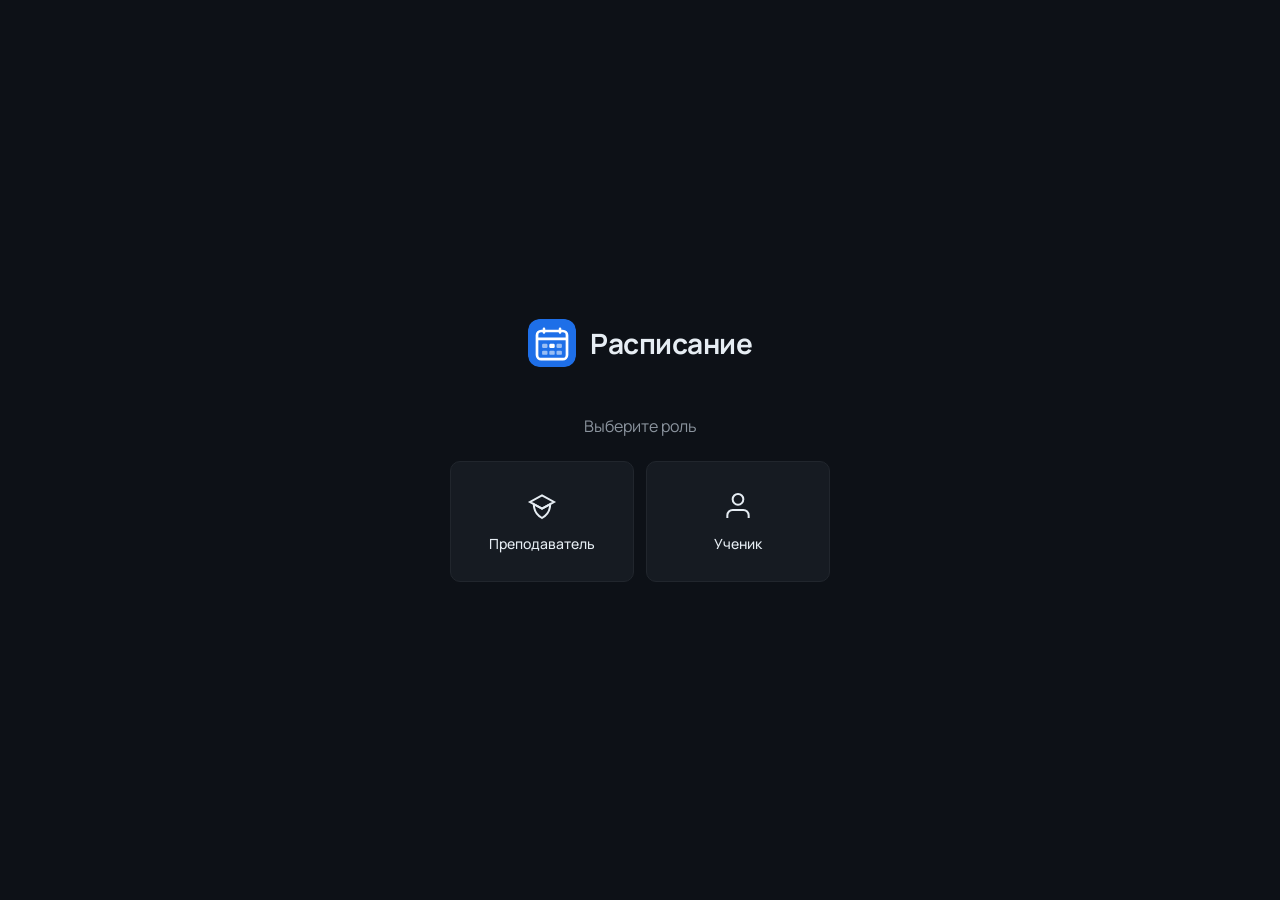
==== commit e1d85cd6: "Обнова стиля" ====
--- a/index.html
+++ b/index.html
@@ -38,7 +38,7 @@
     <div id="screen-auth" class="screen">
       <div class="auth-container">
         <div class="auth-logo">
-          <img src="assets/icon.svg" width="48" height="48" alt="УМпульс" style="border-radius:12px;background:#fff">
+          <img src="assets/icon.svg" width="48" height="48" alt="Расписание" style="border-radius:12px">
           <h1>Расписание</h1>
         </div>
 
@@ -594,32 +594,18 @@
           </div>
           <div class="form-group"><label>Примечание</label><textarea id="student-notes" rows="2" placeholder="Опционально"></textarea></div>
 
-          <!-- Optional: activate a subscription right away. Toggled off by
-               default. When on, the picker below appears with tariffs
-               filtered to the student's format (group/individual/online +
-               price_type) and constrained to the subjects they have. -->
+          <!-- Subscription activation section. Toggled by the "+ Абонемент"
+               button below: click it and a new activation card appears in
+               the list. Each card is a (subject × tariff × start_date) combo,
+               and any number of them can be queued up before hitting Save.
+               All get persisted on save; can be removed one by one via ✕. -->
           <div class="create-sub-section">
-            <label class="create-sub-toggle">
-              <input type="checkbox" id="student-activate-sub-toggle">
-              <span>Активировать абонемент сразу</span>
-            </label>
-            <div id="student-activate-sub-block" style="display:none">
-              <div class="form-row">
-                <div class="form-group">
-                  <label>Предмет абонемента</label>
-                  <select id="create-sub-subject"></select>
-                </div>
-                <div class="form-group">
-                  <label>Дата начала</label>
-                  <input type="date" id="create-sub-start">
-                </div>
-              </div>
-              <div class="form-group">
-                <label>Тариф</label>
-                <div id="create-sub-options" class="create-sub-options">
-                  <div class="create-sub-empty">Тарифов для выбранного типа занятия / цены пока нет.</div>
-                </div>
-              </div>
+            <div id="student-activations-list" class="student-activations-list"></div>
+            <button type="button" id="btn-add-activation" class="btn-add-activation" style="display:none">
+              + Активировать абонемент
+            </button>
+            <div id="student-activations-hint" class="create-sub-empty" style="display:none">
+              Добавьте предметы выше — потом можно будет активировать абонемент.
             </div>
           </div>
         </div>
@@ -779,6 +765,36 @@
           <div class="modal-footer-right">
             <button class="btn-secondary" id="btn-cancel-sub-act">Отмена</button>
             <button class="btn-primary" id="btn-sub-act-confirm">Активировать</button>
+          </div>
+        </div>
+      </div>
+    </div>
+
+    <!-- Transfer reason picker — asked whenever a lesson (or an individual
+         student) is moved to another slot/week. "По инициативе преподавателя"
+         does not increment the subscription's transfers_used counter;
+         "По вине ученика" does. Same z-index (200) as confirm-overlay so it
+         stacks above the schedule grid clicks. -->
+    <div id="transfer-reason-overlay" class="modal-overlay">
+      <div class="modal modal-sm" style="max-width:360px">
+        <div class="modal-header">
+          <h3>По чьей инициативе перенос?</h3>
+        </div>
+        <div class="modal-body" style="padding:16px">
+          <div class="transfer-reason-options">
+            <button type="button" class="transfer-reason-option" data-by-teacher="true">
+              По инициативе преподавателя
+              <span class="transfer-reason-hint">Не расходует перенос из абонемента</span>
+            </button>
+            <button type="button" class="transfer-reason-option" data-by-teacher="false">
+              По вине ученика
+              <span class="transfer-reason-hint">Расходует перенос из абонемента</span>
+            </button>
+          </div>
+        </div>
+        <div class="modal-footer">
+          <div class="modal-footer-right">
+            <button class="btn-secondary" id="btn-transfer-reason-cancel">Отмена</button>
           </div>
         </div>
       </div>
--- a/styles.css
+++ b/styles.css
@@ -3082,19 +3082,117 @@
   padding-top: 12px;
   border-top: 1px dashed var(--border);
 }
+
+/* ===== Multiple subscription activations in the "Add student" modal =====
+   Each queued activation is a self-contained card with subject, tariff, and
+   start date. Cards are stacked vertically with spacing. The "+ Активировать
+   абонемент" button below adds a new blank card. */
+.student-activations-list {
+  display: flex;
+  flex-direction: column;
+  gap: 10px;
+}
+.activation-card {
+  border: 1px solid var(--border);
+  border-radius: 8px;
+  background: var(--bg-elevated);
+  padding: 10px 12px;
+  display: flex;
+  flex-direction: column;
+  gap: 8px;
+}
+.activation-card-head {
+  display: flex;
+  justify-content: space-between;
+  align-items: center;
+}
+.activation-card-title {
+  font-size: 12px;
+  font-weight: 600;
+  color: var(--text-secondary);
+  text-transform: uppercase;
+  letter-spacing: 0.4px;
+}
+.activation-card-remove {
+  background: transparent;
+  border: none;
+  color: var(--text-secondary);
+  font-size: 18px;
+  line-height: 1;
+  cursor: pointer;
+  padding: 0 4px;
+  border-radius: 4px;
+}
+.activation-card-remove:hover {
+  color: var(--danger);
+  background: var(--bg-surface);
+}
+.btn-add-activation {
+  margin-top: 10px;
+  padding: 8px 12px;
+  font-size: 13px;
+  background: transparent;
+  color: var(--accent);
+  border: 1px dashed var(--accent);
+  border-radius: 8px;
+  cursor: pointer;
+  width: 100%;
+  transition: background 0.1s;
+}
+.btn-add-activation:hover {
+  background: var(--accent-soft);
+}
 .create-sub-toggle {
   display: flex;
   align-items: center;
-  gap: 8px;
-  cursor: pointer;
-  padding: 6px 0;
-  font-size: 14px;
+  justify-content: space-between;
+  gap: 12px;
+  cursor: pointer;
+  padding: 10px 12px;
+  font-size: 13px;
   color: var(--text-primary);
-}
+  border: 1px solid var(--border);
+  border-radius: 8px;
+  background: var(--bg-elevated);
+  transition: background 0.1s, border-color 0.1s;
+}
+.create-sub-toggle:hover {
+  background: var(--accent-soft);
+  border-color: var(--accent);
+}
+.create-sub-toggle.checked {
+  background: var(--accent-soft);
+  border-color: var(--accent);
+}
+/* Custom checkbox in the same style as .lesson-checkbox — hide the native
+   box and draw our own so the visual is consistent with the rest of the app. */
 .create-sub-toggle input[type="checkbox"] {
-  width: 16px;
-  height: 16px;
-  accent-color: var(--accent);
+  appearance: none;
+  -webkit-appearance: none;
+  width: 18px;
+  height: 18px;
+  border: 2px solid var(--border);
+  border-radius: 4px;
+  background: var(--bg-surface);
+  cursor: pointer;
+  flex-shrink: 0;
+  position: relative;
+  transition: all 0.15s;
+  margin: 0;
+}
+.create-sub-toggle input[type="checkbox"]:checked {
+  background: var(--accent);
+  border-color: var(--accent);
+}
+.create-sub-toggle input[type="checkbox"]:checked::after {
+  content: '✓';
+  position: absolute;
+  top: 50%;
+  left: 50%;
+  transform: translate(-50%, -50%);
+  font-size: 12px;
+  color: white;
+  font-weight: 700;
 }
 .create-sub-options {
   display: flex;
@@ -3158,6 +3256,40 @@
 .subject-picker-option:hover {
   background: var(--accent-soft);
   border-color: var(--accent);
+}
+
+/* Transfer reason picker — two big tap-targets stacked vertically. Each
+   option has a title and a small hint that explains the consequence of
+   the choice (whether the subscription's transfer counter will tick or not). */
+#transfer-reason-overlay { z-index: 200; }
+.transfer-reason-options {
+  display: flex;
+  flex-direction: column;
+  gap: 8px;
+}
+.transfer-reason-option {
+  display: flex;
+  flex-direction: column;
+  gap: 4px;
+  padding: 12px 14px;
+  border: 1px solid var(--border);
+  border-radius: 8px;
+  background: var(--bg-elevated);
+  color: var(--text-primary);
+  font-size: 14px;
+  font-weight: 500;
+  cursor: pointer;
+  text-align: left;
+  transition: background 0.15s, border-color 0.15s;
+}
+.transfer-reason-option:hover {
+  background: var(--accent-soft);
+  border-color: var(--accent);
+}
+.transfer-reason-hint {
+  font-size: 12px;
+  font-weight: 400;
+  color: var(--text-secondary);
 }
 
 .modal-overlay.active {
@@ -3307,15 +3439,29 @@
   margin-left: auto;
 }
 
-/* Equal-width buttons in the confirm dialogs (delete confirmations, unsaved-
-   changes prompts, etc). Without flex:1 the "Отмена" button would be much
-   narrower than a long danger label like "Закрыть без сохранения", which
-   looks unbalanced. */
-#confirm-overlay .modal-footer button,
-#cancel-confirm-overlay .modal-footer button {
-  flex: 1 1 0;
+/* Buttons in the confirm dialogs.
+   Previous rule set flex:1 on both, which made "Отмена" and long labels like
+   "Закрыть без сохранения" equal-width. Roman wants the main action to take
+   whatever remaining width there is, and "Отмена" to just fit its own text.
+   That way the main action reads as the emphasised choice, not squeezed. */
+#confirm-overlay .modal-footer .btn-secondary,
+#cancel-confirm-overlay .modal-footer .btn-secondary {
+  flex: 0 0 auto;
+  white-space: nowrap;
+}
+#confirm-overlay .modal-footer .btn-danger,
+#confirm-overlay .modal-footer .btn-primary,
+#cancel-confirm-overlay .modal-footer .btn-danger,
+#cancel-confirm-overlay .modal-footer .btn-primary,
+#cancel-confirm-overlay .modal-footer .btn-cancel-action {
+  flex: 1 1 auto;
   min-width: 0;
-  white-space: normal;
+  white-space: nowrap;
+  /* Shrink the danger label a bit — long copy like "Закрыть без сохранения"
+     looks too heavy at the default 14px; 12px fits without truncation and
+     stays readable at any zoom level. Short labels ("Удалить") still look
+     fine at this size. */
+  font-size: 12px;
 }
 
 .btn-secondary {
@@ -4564,6 +4710,35 @@
   border-bottom: none;
 }
 
+/* Editable cells in the history table (per АМ) — click to edit inline.
+   Hover cue tells the user the cell reacts to clicks; when an input/select
+   takes the cell over, the surrounding padding shrinks so the control fits
+   the row height cleanly. */
+.sd-table td.sd-cell {
+  cursor: pointer;
+  transition: background 0.1s;
+}
+.sd-table td.sd-cell:hover {
+  background: var(--bg-elevated);
+}
+.sd-table td.sd-cell input,
+.sd-table td.sd-cell select {
+  width: 100%;
+  min-width: 60px;
+  padding: 2px 4px;
+  border: 1px solid var(--accent);
+  border-radius: 4px;
+  background: var(--bg-surface);
+  color: var(--text);
+  font-size: 13px;
+  font-family: inherit;
+  box-sizing: border-box;
+}
+.sd-table td.sd-cell input[type="date"],
+.sd-table td.sd-cell input[type="time"] {
+  color-scheme: dark; /* readable picker on the dark theme */
+}
+
 .sd-payments {
   display: flex;
   flex-direction: column;
@@ -4651,6 +4826,14 @@
 
 /* ===== SUBSCRIPTIONS ===== */
 
+/* Container that holds one or more subscription panels stacked vertically.
+   Without a gap they visually merge into one block when there are 2+ of them. */
+#sd-sub-panel-container {
+  display: flex;
+  flex-direction: column;
+  gap: 10px;
+}
+
 /* Empty state in student card */
 .sub-panel-empty {
   display: flex;
@@ -4687,6 +4870,36 @@
   flex-wrap: wrap;
 }
 
+/* Two-row head for the active-subscription panel (per Roman's UI request):
+     Row 1: subject name (large, on the left) + action buttons (right).
+     Row 2: lesson count · duration · total price (muted).
+   The old single-row layout jammed the subject bange between other pills. */
+.sub-panel-head-two-rows {
+  display: flex;
+  flex-direction: column;
+  gap: 4px;
+}
+.sub-panel-head-row {
+  display: flex;
+  align-items: center;
+  justify-content: space-between;
+  gap: 10px;
+}
+.sub-panel-title {
+  font-size: 15px;
+  font-weight: 600;
+  color: var(--text-primary);
+}
+.sub-panel-actions {
+  display: flex;
+  gap: 4px;
+  flex-shrink: 0;
+}
+.sub-panel-head-row-secondary {
+  font-size: 12px;
+  color: var(--text-secondary);
+}
+
 .sub-badge {
   display: inline-block;
   padding: 2px 8px;
@@ -4700,6 +4913,20 @@
 .sub-badge-active {
   background: var(--accent);
   color: #fff;
+}
+
+/* Subject chip in the subscription panel head — separates the subscription
+   badge from the tariff description ("N занятий · X ч"). Muted colouring
+   so it doesn't fight for attention with the primary status badge. */
+.sub-panel-subject {
+  display: inline-block;
+  padding: 2px 8px;
+  border-radius: 999px;
+  font-size: 11px;
+  font-weight: 500;
+  background: var(--bg-elevated);
+  color: var(--text-secondary);
+  border: 1px solid var(--border);
 }
 
 .sub-panel-type {
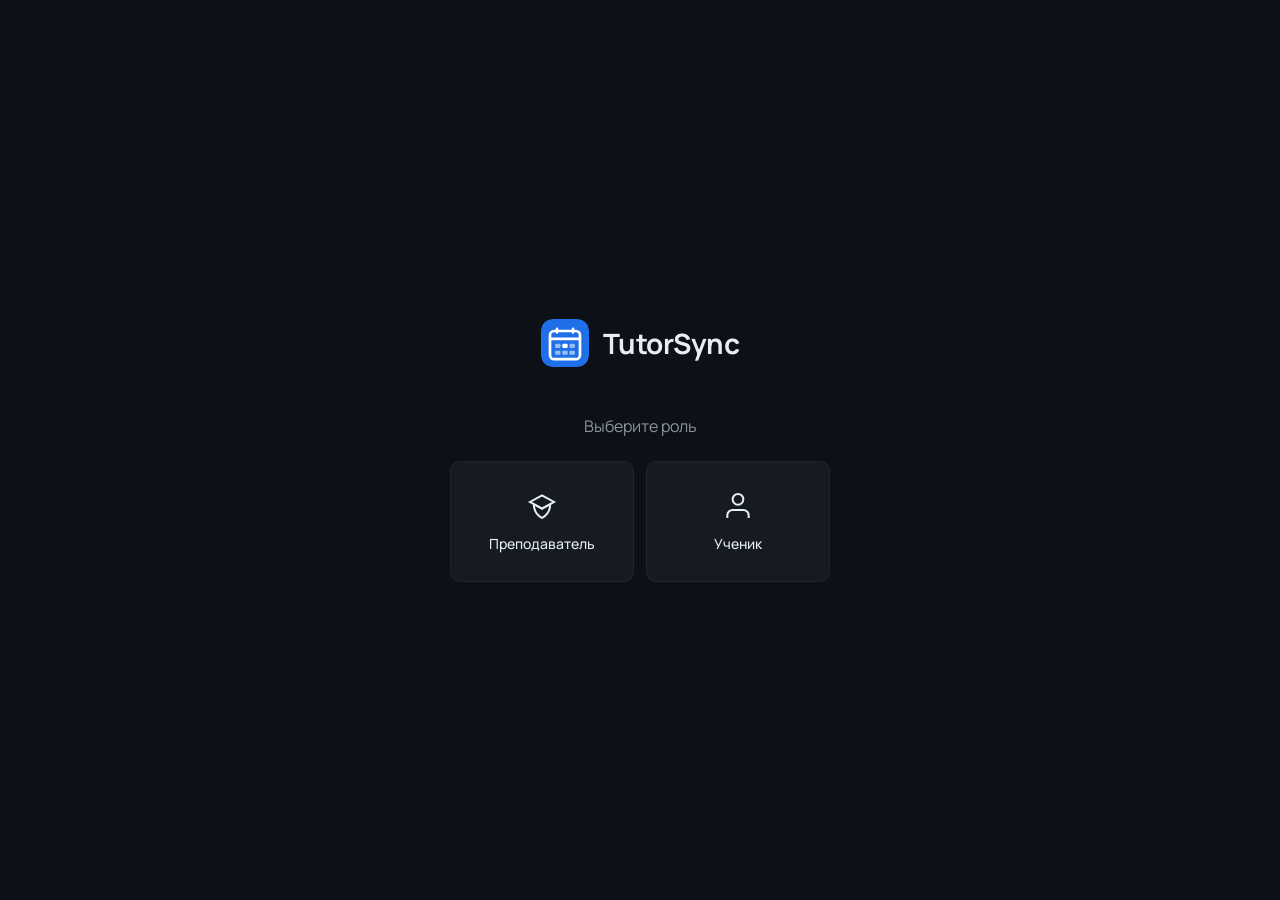
==== commit a2993e8e: "TutorSync" ====
--- a/index.html
+++ b/index.html
@@ -3,13 +3,13 @@
 <head>
   <meta charset="UTF-8">
   <meta name="viewport" content="width=device-width, initial-scale=1.0, viewport-fit=cover">
-  <meta name="description" content="Совместное управление расписанием занятий репетиторского центра">
-  <title>Расписание</title>
+  <meta name="description" content="TutorSync — расписание, ученики, абонементы и платежи репетиторского центра. Всё синхронно, всё вовремя.">
+  <title>TutorSync</title>
   <link rel="manifest" href="manifest.json">
   <meta name="theme-color" content="#1e6fe8">
   <meta name="mobile-web-app-capable" content="yes">
   <meta name="apple-mobile-web-app-capable" content="yes">
-  <meta name="apple-mobile-web-app-title" content="Расписание">
+  <meta name="apple-mobile-web-app-title" content="TutorSync">
   <meta name="apple-mobile-web-app-status-bar-style" content="black-translucent">
   <meta name="format-detection" content="telephone=no">
   <link rel="icon" type="image/svg+xml" href="assets/icon.svg">
@@ -38,8 +38,8 @@
     <div id="screen-auth" class="screen">
       <div class="auth-container">
         <div class="auth-logo">
-          <img src="assets/icon.svg" width="48" height="48" alt="Расписание" style="border-radius:12px">
-          <h1>Расписание</h1>
+          <img src="assets/icon.svg" width="48" height="48" alt="TutorSync" style="border-radius:12px">
+          <h1>TutorSync</h1>
         </div>
 
         <div id="auth-step-role" class="auth-step active">
